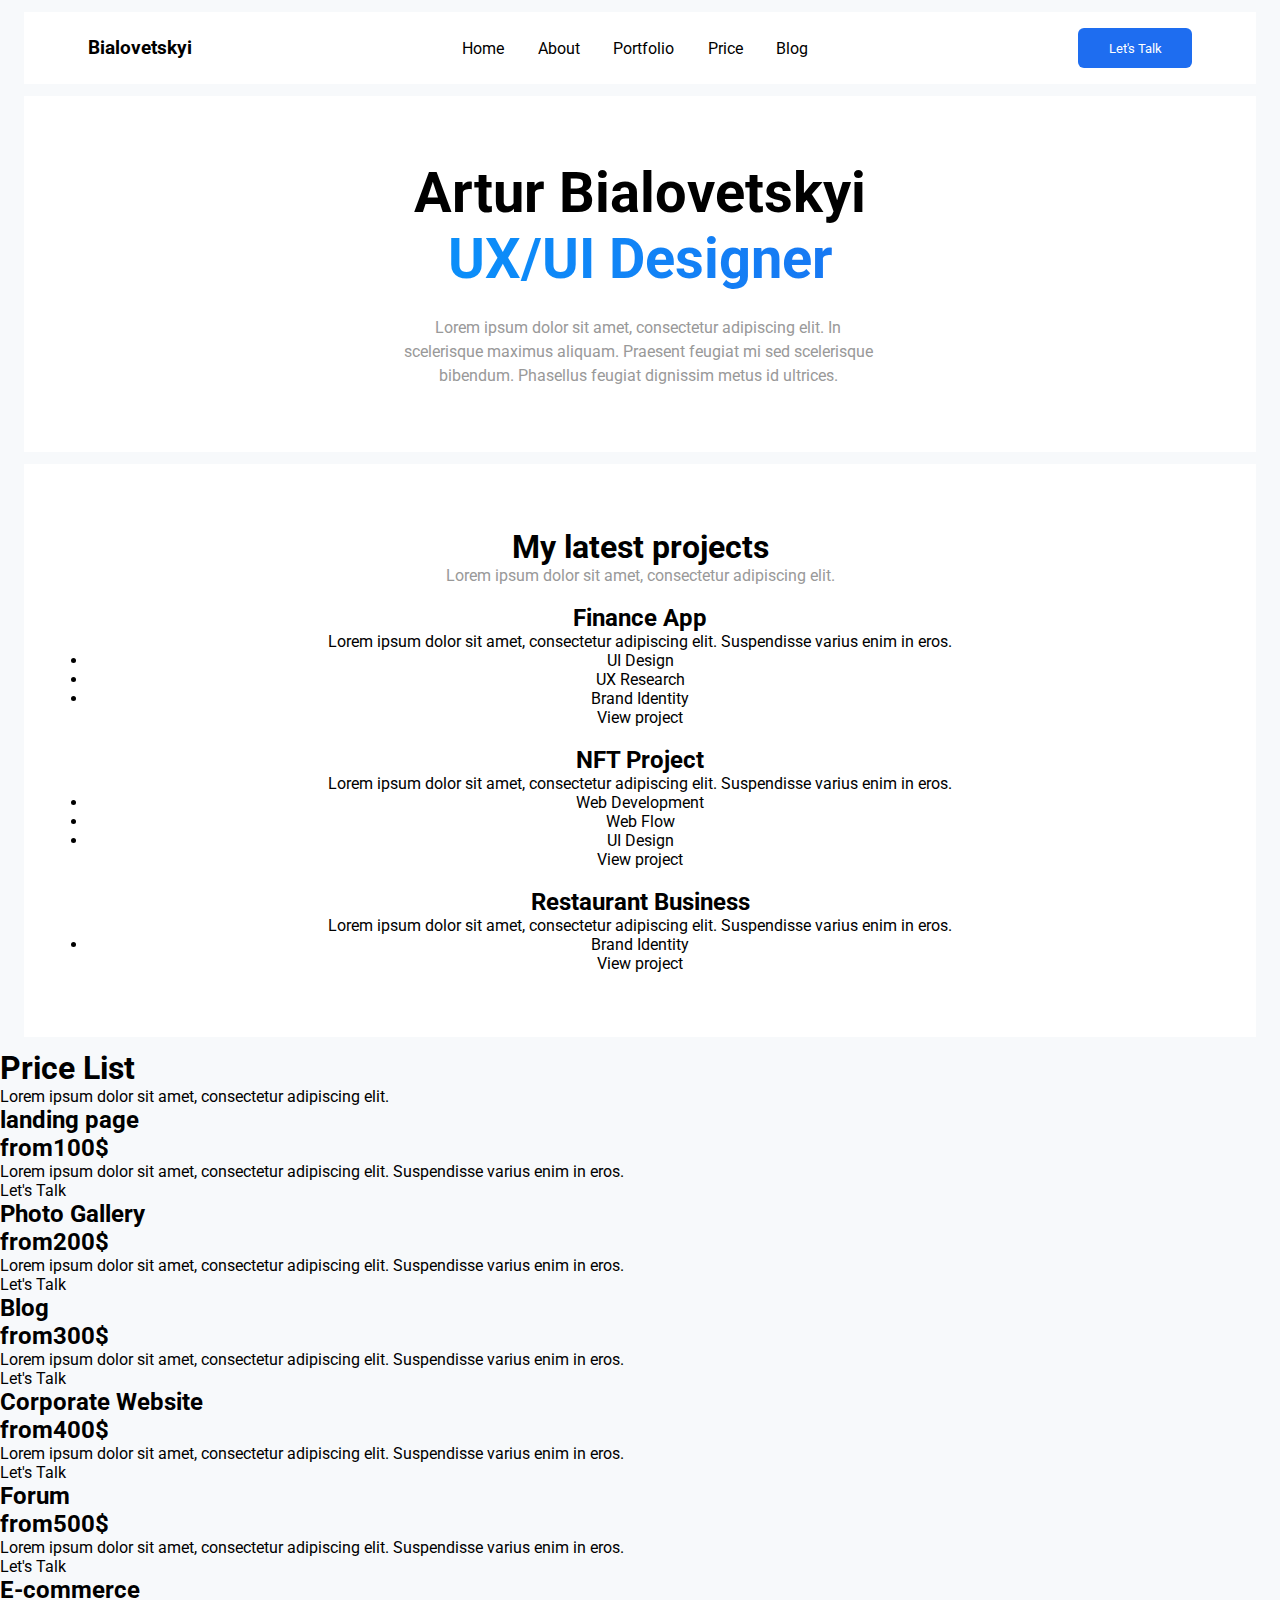
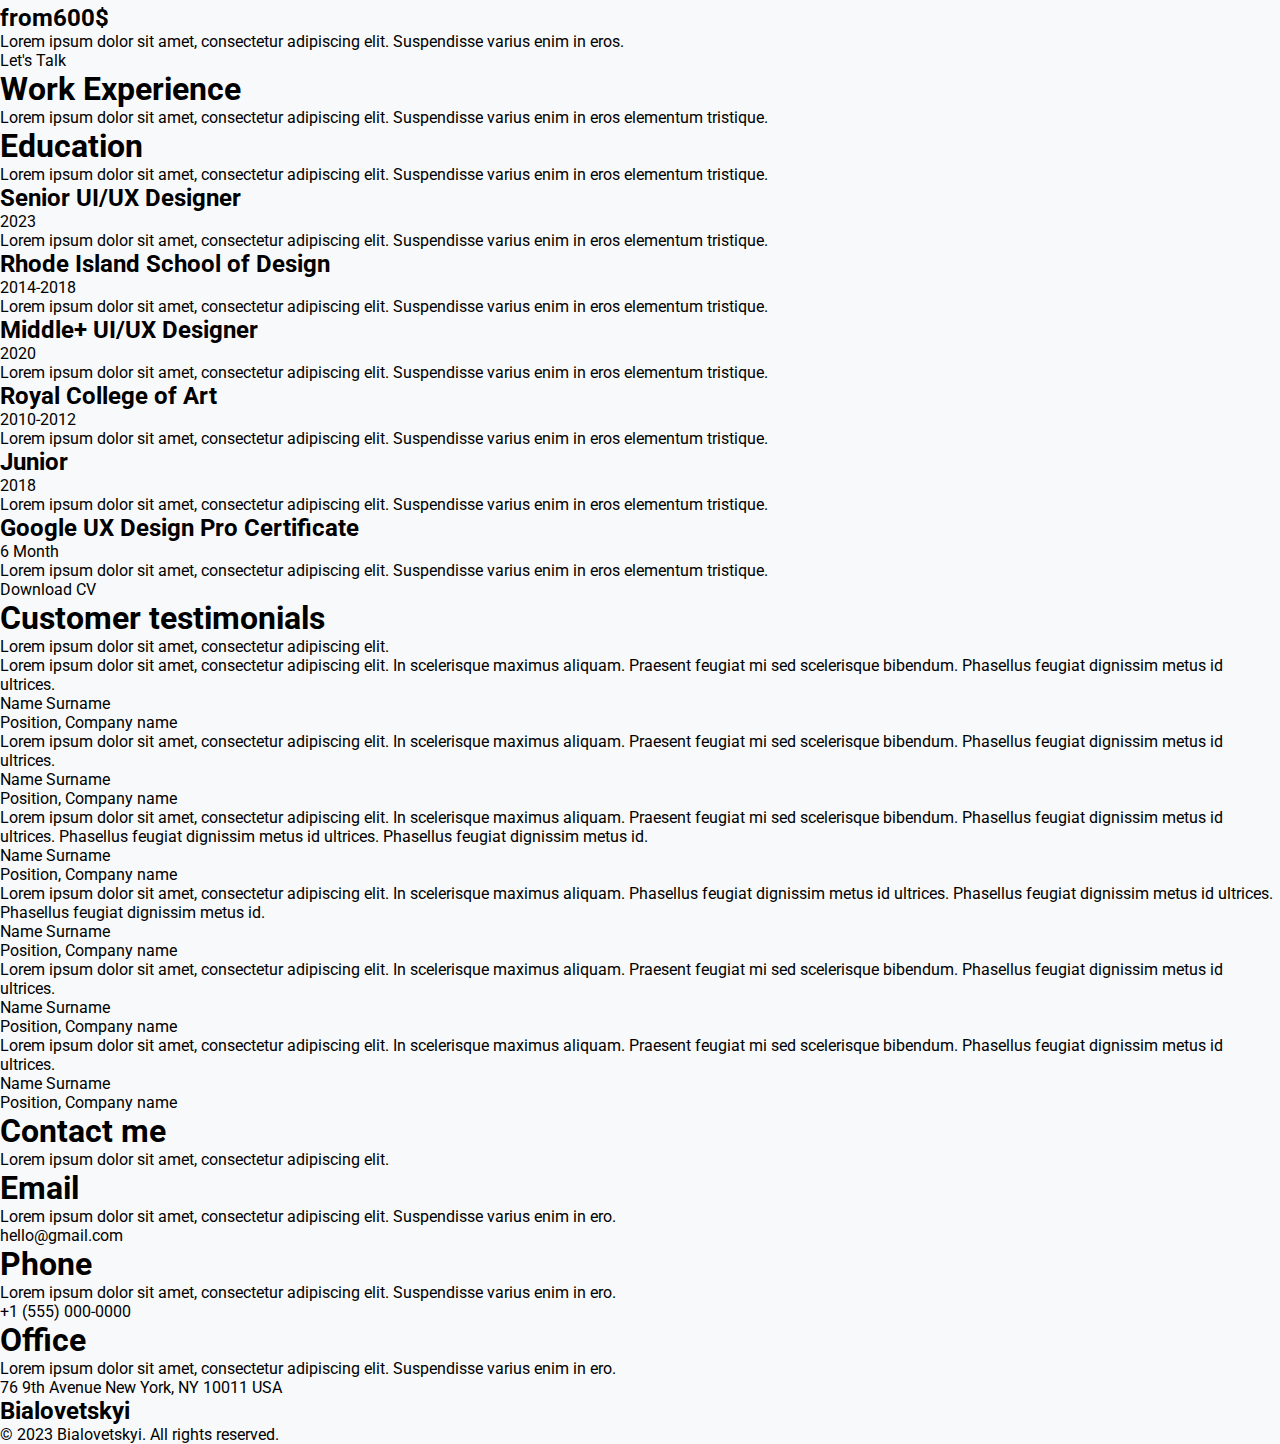
==== home.html @ ed1eaa56 "initial_commit" ====
<!DOCTYPE html>
<html lang="en">
<head>
    <meta charset="UTF-8">
    <meta name="viewport" content="width=device-width, initial-scale=1.0">
    <link rel="stylesheet" href="https://fonts.googleapis.com/css?family=Roboto">
    <link rel="stylesheet" href="./css/style.css">
    <title>Home</title>
</head>
<body>
    <header>
        <div class="container flex nav">
            <div><h3>Bialovetskyi</h3></div>
            <div>
                <ul class="flex nav-list">
                    <li><a href="">Home</a></li>
                    <li><a href="">About</a></li>
                    <li><a href="">Portfolio</a></li>
                    <li><a href="">Price</a></li>
                    <li><a href="">Blog</a></li>
                </ul>
            </div>
            <div class="nav-btn-container">
                <button class="blue-fill-button">Let's Talk</button>
            </div>
        </div>
    </header>
    <main>
        <div class="container con1">
            <div class="flex-col">
                <h1 id="head1">Artur Bialovetskyi <span>UX/UI Designer</span></h1>
<pre class="c999 lh150">
Lorem ipsum dolor sit amet, consectetur adipiscing elit. In 
scelerisque maximus aliquam. Praesent feugiat mi sed scelerisque 
bibendum. Phasellus feugiat dignissim metus id ultrices. </pre>
            </div>
        </div>
        <div class="container con1">
            <div class="flex-col">
                <h1>My latest projects</h1>
                <p class="c999">Lorem ipsum dolor sit amet, consectetur adipiscing elit.</p>
            </div>
            <div>
                <div>
                    <div>
                        <div><img src="" alt=""></div>
                        <div>
                            <div>
                                <h2>Finance App</h2>
                                <p>Lorem ipsum dolor sit amet, consectetur adipiscing elit. Suspendisse varius enim in eros.</p>
                            </div>
                            <ul>
                                <li>UI Design</li>
                                <li>UX Research</li>
                                <li>Brand Identity</li>
                            </ul>
                            <a>View project</a>
                        </div>
                    </div>
                    <div>
                        <div><img src="" alt=""></div>
                        <div>
                            <div>
                                <h2>NFT Project</h2>
                                <p>Lorem ipsum dolor sit amet, consectetur adipiscing elit. Suspendisse varius enim in eros.</p>
                            </div>
                            <ul>
                                <li>Web Development</li>
                                <li>Web Flow</li>
                                <li>UI Design</li>
                            </ul>
                            <a>View project</a>
                        </div>
                    </div>
                    <div>
                        <div><img src="" alt=""></div>
                        <div>
                            <div>
                                <h2>Restaurant Business</h2>
                                <p>Lorem ipsum dolor sit amet, consectetur adipiscing elit. Suspendisse varius enim in eros.</p>
                            </div>
                            <ul>
                                <li>Brand Identity</li>
                            </ul>
                            <a>View project</a>
                        </div>
                    </div>
                </div>
            </div>
        </div>
        <div>
            <div>
                <h1>Price List</h1>
                <p>Lorem ipsum dolor sit amet, consectetur adipiscing elit.</p>
            </div>
            <div>
                <div>
                    <div>
                        <div>
                            <h2>landing page</h2>
                            <h2><span>from</span>100$</h2>
                        </div>
                        <div>
                            <p>Lorem ipsum dolor sit amet, consectetur adipiscing elit. Suspendisse varius enim in eros.</p>
                        </div>
                    </div>
                    <a>Let's Talk</a>
                </div>
                <div>
                    <div>
                        <div>
                            <h2>Photo Gallery</h2>
                            <h2><span>from</span>200$</h2>
                        </div>
                        <div>
                            <p>Lorem ipsum dolor sit amet, consectetur adipiscing elit. Suspendisse varius enim in eros.</p>
                        </div>
                    </div>
                    <a>Let's Talk</a>
                </div>
                <div>
                    <div>
                        <div>
                            <h2>Blog</h2>
                            <h2><span>from</span>300$</h2>
                        </div>
                        <div>
                            <p>Lorem ipsum dolor sit amet, consectetur adipiscing elit. Suspendisse varius enim in eros.</p>
                        </div>
                    </div>
                    <a>Let's Talk</a>
                </div>
                <div>
                    <div>
                        <div>
                            <h2>Corporate Website</h2>
                            <h2><span>from</span>400$</h2>
                        </div>
                        <div>
                            <p>Lorem ipsum dolor sit amet, consectetur adipiscing elit. Suspendisse varius enim in eros.</p>
                        </div>
                    </div>
                    <a>Let's Talk</a>
                </div>
                <div>
                    <div>
                        <div>
                            <h2>Forum</h2>
                            <h2><span>from</span>500$</h2>
                        </div>
                        <div>
                            <p>Lorem ipsum dolor sit amet, consectetur adipiscing elit. Suspendisse varius enim in eros.</p>
                        </div>
                    </div>
                    <a>Let's Talk</a>
                </div>
                <div>
                    <div>
                        <div>
                            <h2>E-commerce</h2>
                            <h2><span>from</span>600$</h2>
                        </div>
                        <div>
                            <p>Lorem ipsum dolor sit amet, consectetur adipiscing elit. Suspendisse varius enim in eros.</p>
                        </div>
                    </div>
                    <a>Let's Talk</a>
                </div>
            </div>
        </div>
        <div>
            <div>
                <div>
                    <h1>Work Experience</h1>
                    <p>Lorem ipsum dolor sit amet, consectetur adipiscing elit. Suspendisse varius enim in eros elementum tristique. </p>
                </div>
                <div>
                    <h1>Education</h1>
                    <p>Lorem ipsum dolor sit amet, consectetur adipiscing elit. Suspendisse varius enim in eros elementum tristique. </p>
                </div>
                <div>
                    <div>
                        <h2>Senior UI/UX Designer</h2>
                        <p>2023</p>
                    </div>
                    <p>Lorem ipsum dolor sit amet, consectetur adipiscing elit. Suspendisse varius enim in eros elementum tristique. </p>
                </div>
                <div>
                    <div>
                        <h2>Rhode Island School of Design</h2>
                        <p>2014-2018</p>
                    </div>
                    <p>Lorem ipsum dolor sit amet, consectetur adipiscing elit. Suspendisse varius enim in eros elementum tristique. </p>
                </div>
                <div>
                    <div>
                        <h2>Middle+ UI/UX Designer</h2>
                        <p>2020</p>
                    </div>
                    <p>Lorem ipsum dolor sit amet, consectetur adipiscing elit. Suspendisse varius enim in eros elementum tristique. </p>
                </div>
                <div>
                    <div>
                        <h2>Royal College of Art</h2>
                        <p>2010-2012</p>
                    </div>
                    <p>Lorem ipsum dolor sit amet, consectetur adipiscing elit. Suspendisse varius enim in eros elementum tristique. </p>
                </div>
                <div>
                    <div>
                        <h2>Junior</h2>
                        <p>2018</p>
                    </div>
                    <p>Lorem ipsum dolor sit amet, consectetur adipiscing elit. Suspendisse varius enim in eros elementum tristique. </p>
                </div>
                <div>
                    <div>
                        <h2>Google UX Design Pro Certificate</h2>
                        <p>6 Month</p>
                    </div>
                    <p>Lorem ipsum dolor sit amet, consectetur adipiscing elit. Suspendisse varius enim in eros elementum tristique. </p>
                </div>
            </div>
            <a>Download CV</a>
        </div>
        <div>
            <div>
                <h1>Customer testimonials</h1>
                <p>Lorem ipsum dolor sit amet, consectetur adipiscing elit.</p>
            </div>
            <div>
                <div><!-- column -->
                    <div>
                        <div><!-- star --></div>
                        <div><p>Lorem ipsum dolor sit amet, consectetur adipiscing elit. In scelerisque maximus aliquam. Praesent feugiat mi sed scelerisque bibendum. Phasellus feugiat dignissim metus id ultrices. </p></div>
                        <div>
                            <div><!-- icon --></div>
                            <div>
                                <p>Name Surname</p>
                                <p>Position, Company name</p>
                            </div>
                        </div>
                    </div>
                    <div>
                        <div><!-- star --></div>
                        <div><p>Lorem ipsum dolor sit amet, consectetur adipiscing elit. In scelerisque maximus aliquam. Praesent feugiat mi sed scelerisque bibendum. Phasellus feugiat dignissim metus id ultrices. </p></div>
                        <div>
                            <div><!-- icon --></div>
                            <div>
                                <p>Name Surname</p>
                                <p>Position, Company name</p>
                            </div>
                        </div>
                    </div>
                </div>
                <div><!-- column -->
                    <div>
                        <div><!-- star --></div>
                        <div><p>Lorem ipsum dolor sit amet, consectetur adipiscing elit. In scelerisque maximus aliquam. Praesent feugiat mi sed scelerisque bibendum. Phasellus feugiat dignissim metus id ultrices. Phasellus feugiat dignissim metus id ultrices.  Phasellus feugiat dignissim metus id. </p></div>
                        <div>
                            <div><!-- icon --></div>
                            <div>
                                <p>Name Surname</p>
                                <p>Position, Company name</p>
                            </div>
                        </div>
                    </div>
                    <div>
                        <div><!-- star --></div>
                        <div><p>Lorem ipsum dolor sit amet, consectetur adipiscing elit. In scelerisque maximus aliquam. Phasellus feugiat dignissim metus id ultrices. Phasellus feugiat dignissim metus id ultrices.  Phasellus feugiat dignissim metus id. </p></div>
                        <div>
                            <div><!-- icon --></div>
                            <div>
                                <p>Name Surname</p>
                                <p>Position, Company name</p>
                            </div>
                        </div>
                    </div>
                </div>
                <div><!-- column -->
                    <div>
                        <div><!-- star --></div>
                        <div><p>Lorem ipsum dolor sit amet, consectetur adipiscing elit. In scelerisque maximus aliquam. Praesent feugiat mi sed scelerisque bibendum. Phasellus feugiat dignissim metus id ultrices. </p></div>
                        <div>
                            <div><!-- icon --></div>
                            <div>
                                <p>Name Surname</p>
                                <p>Position, Company name</p>
                            </div>
                        </div>
                    </div>
                    <div>
                        <div><!-- star --></div>
                        <div><p>Lorem ipsum dolor sit amet, consectetur adipiscing elit. In scelerisque maximus aliquam. Praesent feugiat mi sed scelerisque bibendum. Phasellus feugiat dignissim metus id ultrices. </p></div>
                        <div>
                            <div><!-- icon --></div>
                            <div>
                                <p>Name Surname</p>
                                <p>Position, Company name</p>
                            </div>
                        </div>
                    </div>
                </div>
            </div>
        </div>
        <div>
            <div>
                <h1>Contact me</h1>
                <p>Lorem ipsum dolor sit amet, consectetur adipiscing elit. </p>
            </div>
            <div>
                <div>
                    <!-- icon -->
                     <div>
                        <div>
                            <h1>Email</h1>
                            <p>Lorem ipsum dolor sit amet, consectetur adipiscing elit. Suspendisse varius enim in ero.</p>
                        </div>
                        <a>hello@gmail.com</a>
                     </div>
                </div>
                <div>
                    <!-- icon -->
                     <div>
                        <div>
                            <h1>Phone</h1>
                            <p>Lorem ipsum dolor sit amet, consectetur adipiscing elit. Suspendisse varius enim in ero.</p>
                        </div>
                        <a>+1 (555) 000-0000</a>
                     </div>
                </div>
                <div>
                    <!-- icon -->
                     <div>
                        <div>
                            <h1>Office</h1>
                            <p>Lorem ipsum dolor sit amet, consectetur adipiscing elit. Suspendisse varius enim in ero.</p>
                        </div>
                        <a>76 9th Avenue New York, NY 10011 USA</a>
                     </div>
                </div>
            </div>
        </div>
    </main>
    <footer>
        <div>
            <div>
                <h2>Bialovetskyi</h2>
                <p>© 2023 Bialovetskyi. All rights reserved.</p>
            </div>
        </div>
    </footer>
</body>
</html>
---- css/style.css ----
* {
    margin: 0;
    padding: 0;
    font-family: Roboto;
}

body {
    background-color: #F7F9FB;
}

.container {
    width: 1232px;
    background-color: white;
    margin: 12px auto;
}

.flex {
    display: flex;
}

.flex-col {
    display: flex;
    flex-direction: column;
}

.nav {
    justify-content: space-between;
    padding: 16px 64px;
    box-sizing: border-box;
    align-items: center;
}

.nav-list {
    list-style: none;
    width: 346px;
    justify-content: space-between;
}

.nav-list a {
    text-decoration: none;
    color: black;
}

.nav-btn-container {
    width: 114px;
}

.blue-fill-button {
    height: 40px;
    width: 100%;
    background-color: #1E6DF0;
    padding: 8px 24px;
    color: white;
    border: none;
    border-radius: 6px;
}

.con1 {
    padding: 64px;
    box-sizing: border-box;
    text-align: center;
}

.c999 {
    color: #999;
}

#head1 {
    font-weight: bold;
    font-size: 56px;
    padding-bottom: 24px;
}

#head1 span {
    display: block;
    background: linear-gradient(-90deg,#2264ED 0%,#00A3FF 100%); 
    -webkit-text-fill-color: transparent; 
    -webkit-background-clip: text;
}

.lh150 {
    line-height: 150%;
}
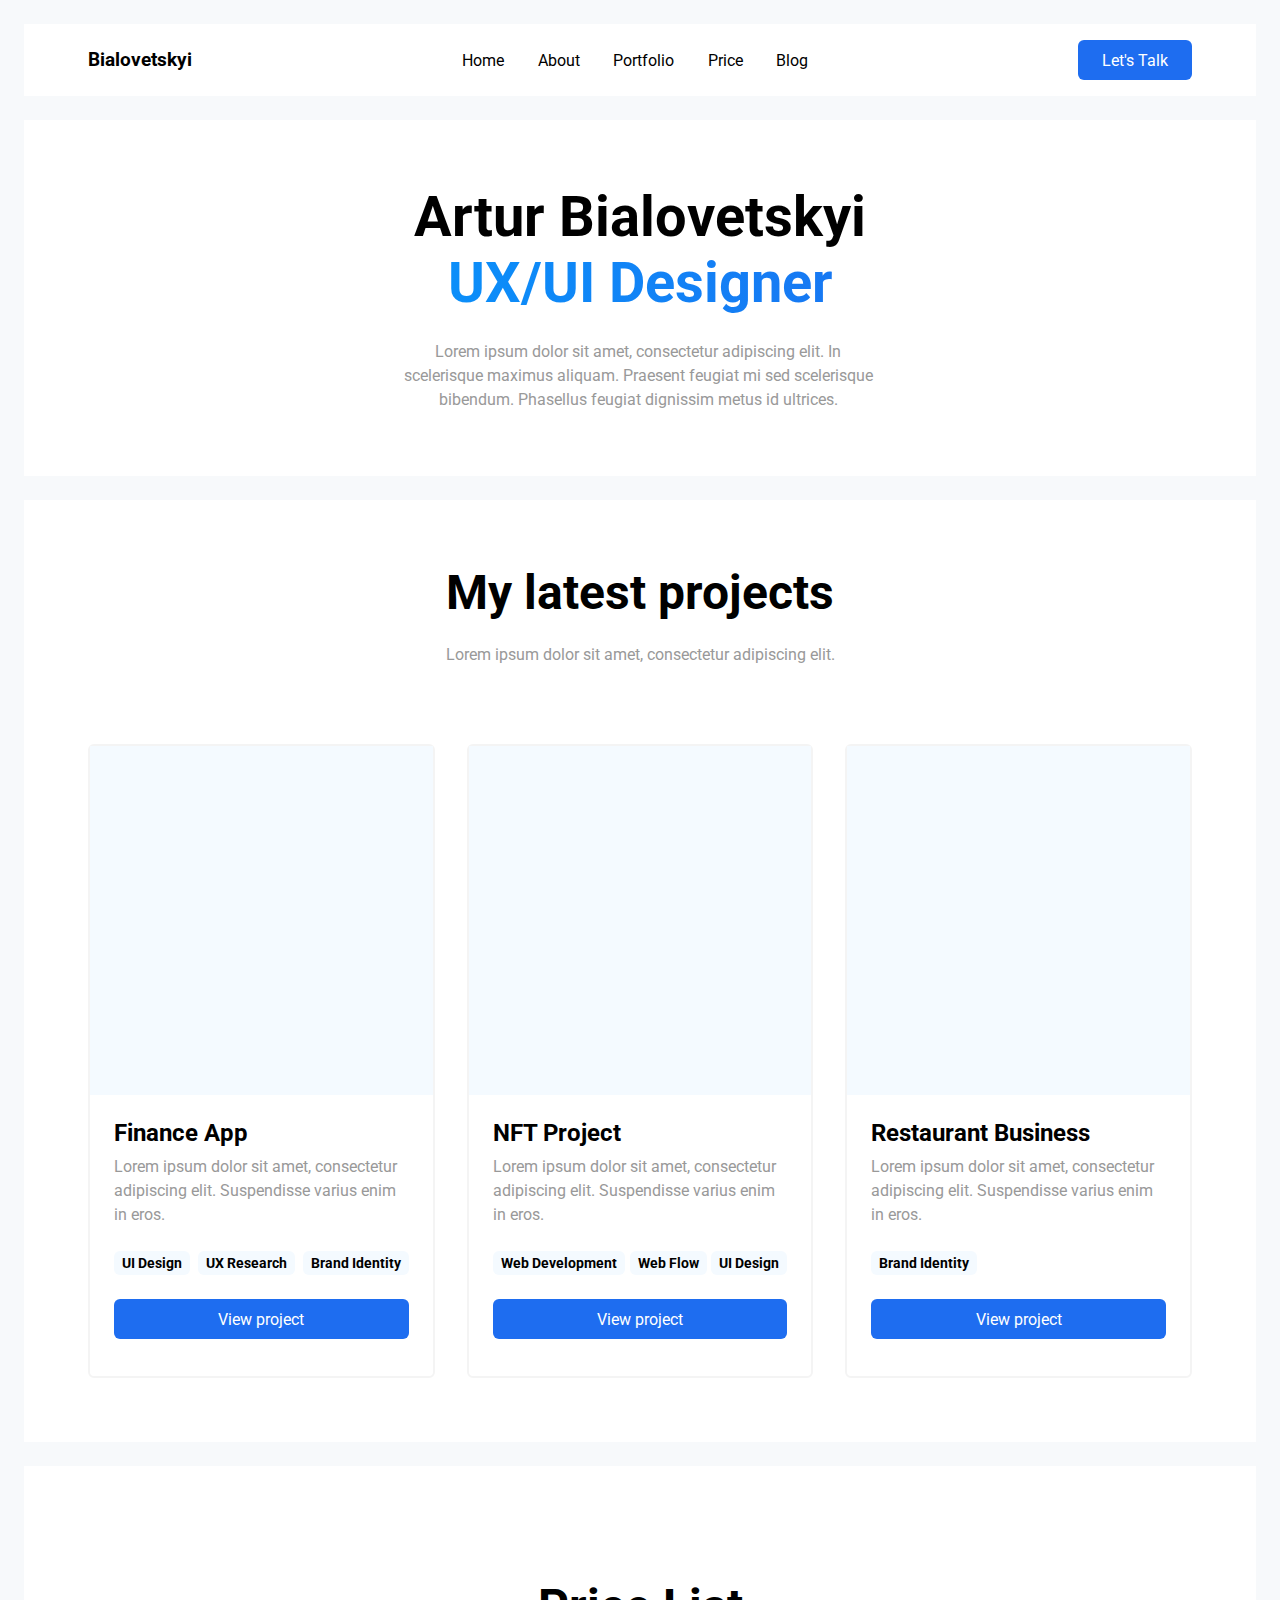
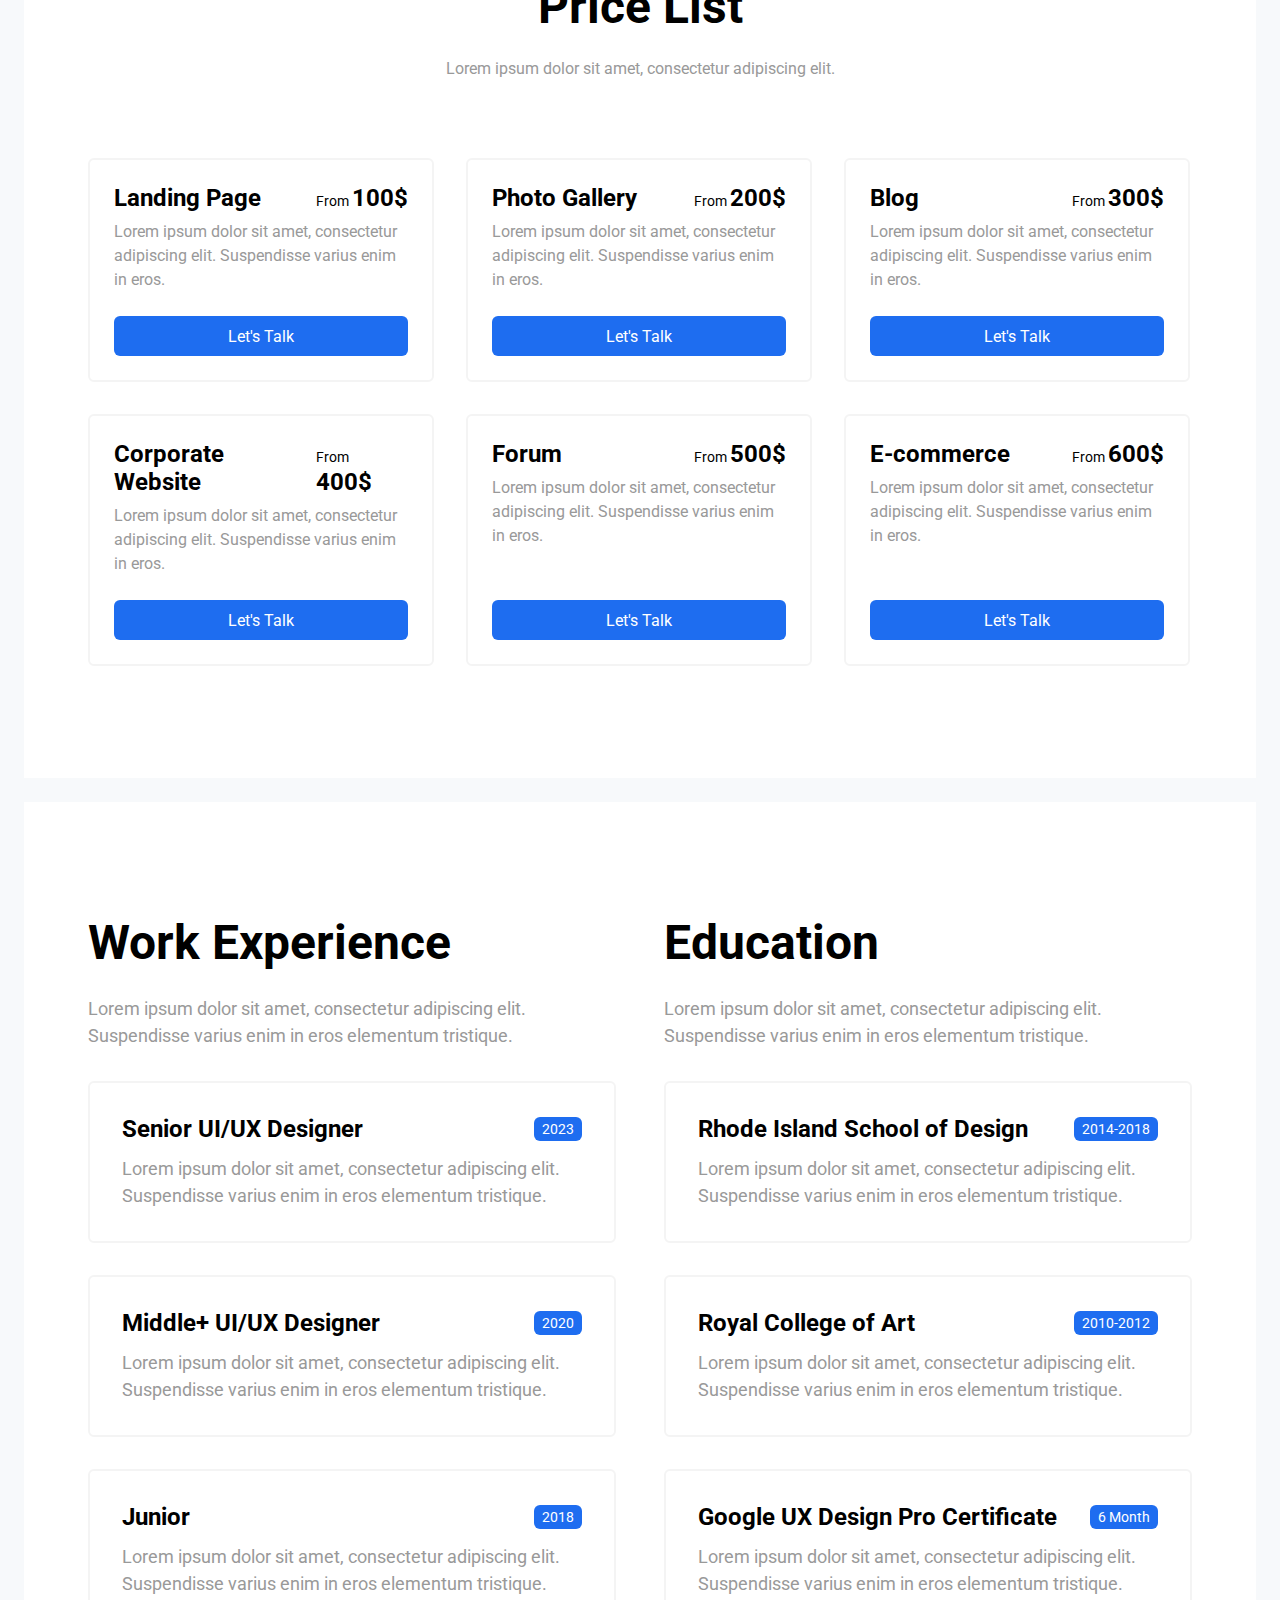
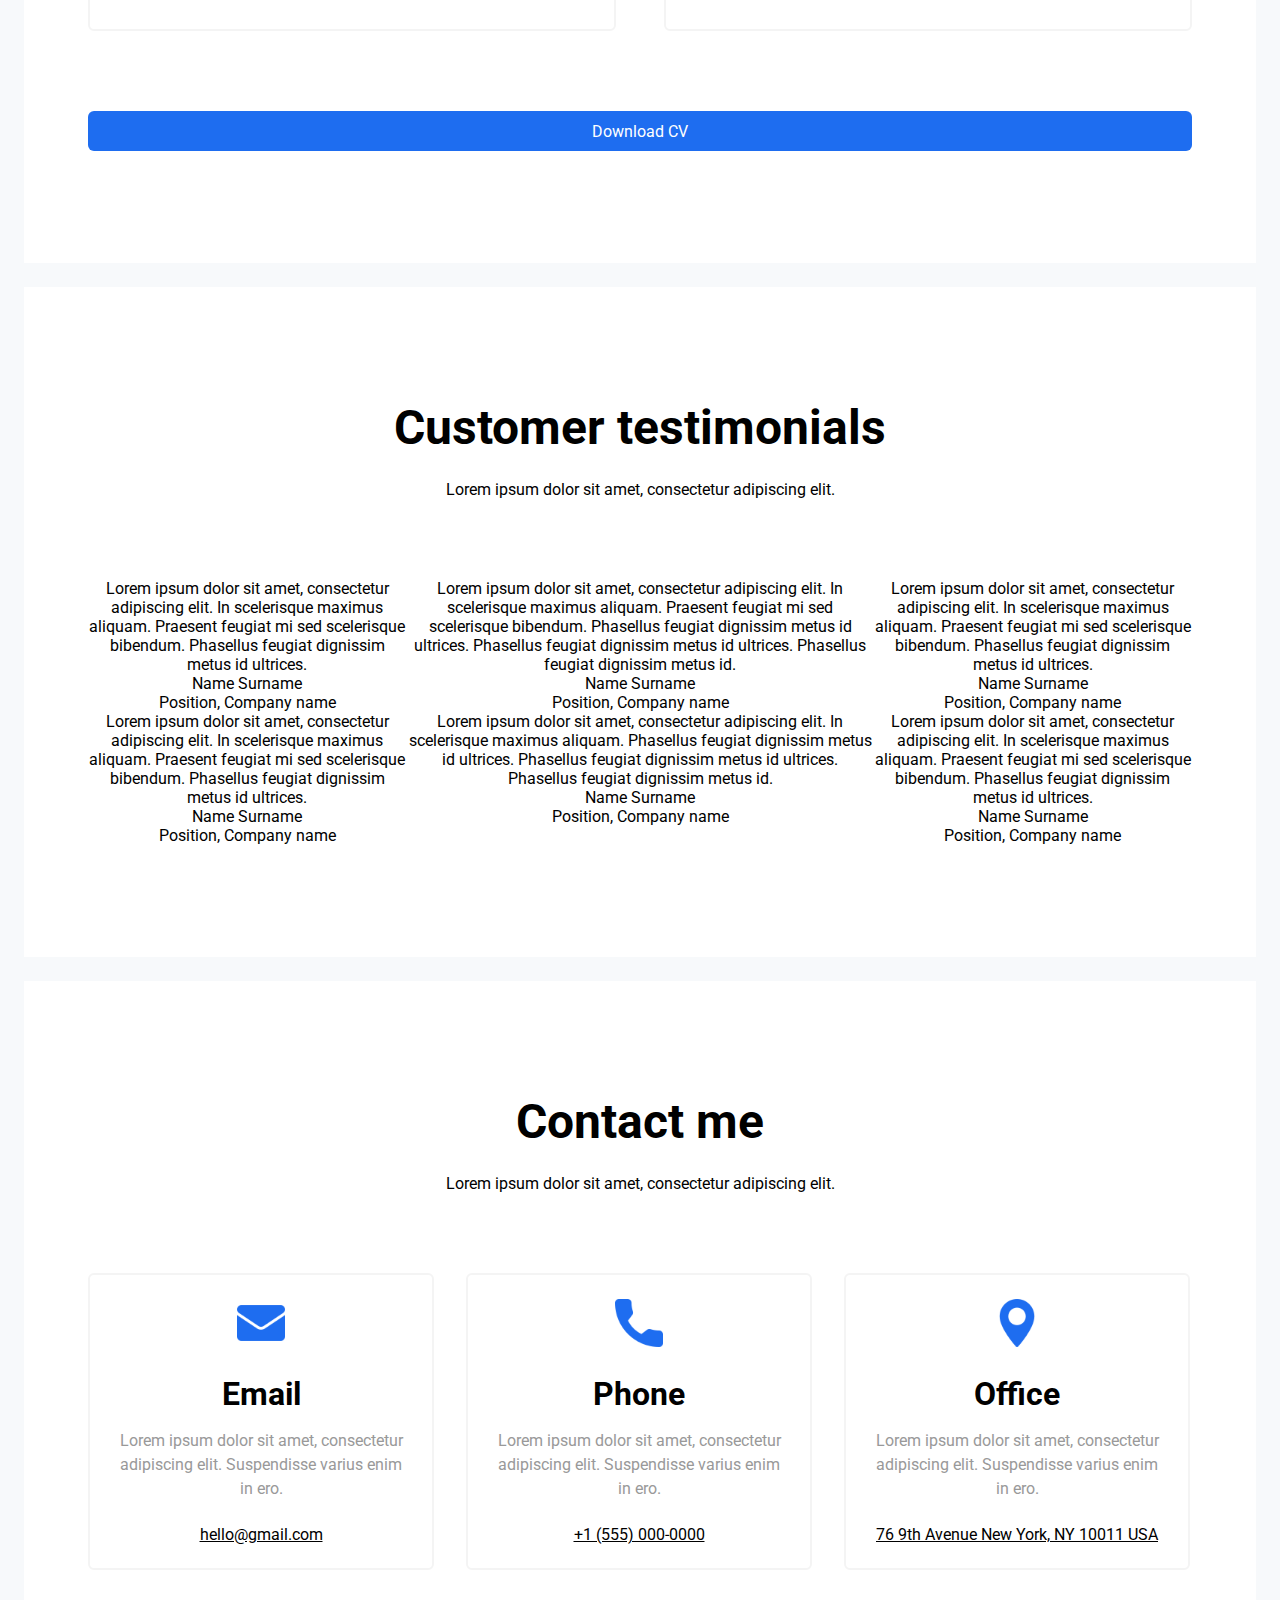
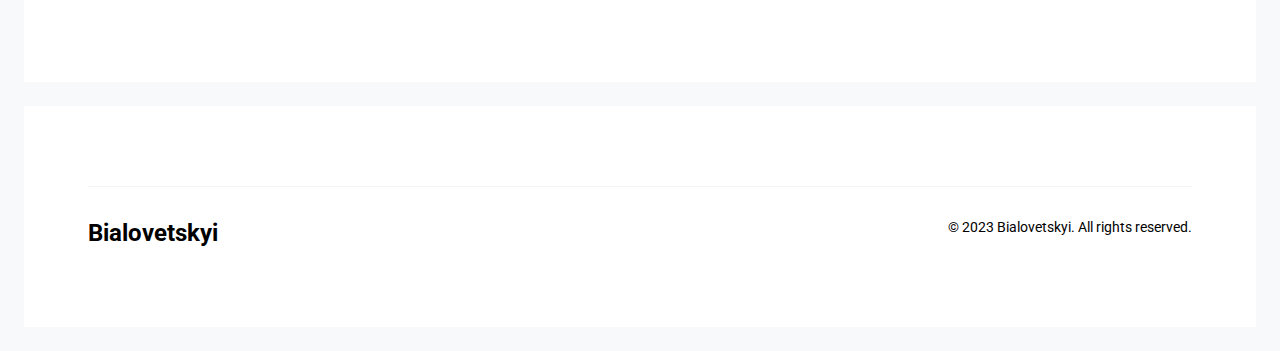
==== commit 414e30e2: "day1_commit" ====
--- a/home.html
+++ b/home.html
@@ -35,201 +35,189 @@
 bibendum. Phasellus feugiat dignissim metus id ultrices. </pre>
             </div>
         </div>
-        <div class="container con1">
-            <div class="flex-col">
+        <div class="flex-col container con1">
+            <div class="flex-col con2">
                 <h1>My latest projects</h1>
                 <p class="c999">Lorem ipsum dolor sit amet, consectetur adipiscing elit.</p>
             </div>
             <div>
-                <div>
-                    <div>
-                        <div><img src="" alt=""></div>
-                        <div>
-                            <div>
+                <div class="flex content">
+                    <div class="flex-col content-card">
+                        <div class="content-img"></div>
+                        <div class="flex-col content-info">
+                            <div class="flex-col gap8">
                                 <h2>Finance App</h2>
-                                <p>Lorem ipsum dolor sit amet, consectetur adipiscing elit. Suspendisse varius enim in eros.</p>
-                            </div>
-                            <ul>
+                                <p class="c999 lh150">Lorem ipsum dolor sit amet, consectetur adipiscing elit. Suspendisse varius enim in eros.</p>
+                            </div>
+                            <ul class="flex content-card-list">
                                 <li>UI Design</li>
                                 <li>UX Research</li>
                                 <li>Brand Identity</li>
                             </ul>
-                            <a>View project</a>
-                        </div>
-                    </div>
-                    <div>
-                        <div><img src="" alt=""></div>
-                        <div>
-                            <div>
+                            <button class="blue-fill-button">View project</button>
+                        </div>
+                    </div>
+                    <div class="flex-col content-card">
+                        <div class="content-img"><img src="" alt=""></div>
+                        <div class="flex-col content-info">
+                            <div class="flex-col gap8">
                                 <h2>NFT Project</h2>
-                                <p>Lorem ipsum dolor sit amet, consectetur adipiscing elit. Suspendisse varius enim in eros.</p>
-                            </div>
-                            <ul>
+                                <p class="c999 lh150">Lorem ipsum dolor sit amet, consectetur adipiscing elit. Suspendisse varius enim in eros.</p>
+                            </div>
+                            <ul class="flex content-card-list">
                                 <li>Web Development</li>
                                 <li>Web Flow</li>
                                 <li>UI Design</li>
                             </ul>
-                            <a>View project</a>
-                        </div>
-                    </div>
-                    <div>
-                        <div><img src="" alt=""></div>
-                        <div>
-                            <div>
+                            <button class="blue-fill-button">View project</button>
+                        </div>
+                    </div>
+                    <div class="flex-col content-card">
+                        <div class="content-img"><img src="" alt=""></div>
+                        <div class="flex-col content-info">
+                            <div class="flex-col gap8">
                                 <h2>Restaurant Business</h2>
-                                <p>Lorem ipsum dolor sit amet, consectetur adipiscing elit. Suspendisse varius enim in eros.</p>
-                            </div>
-                            <ul>
+                                <p class="c999 lh150">Lorem ipsum dolor sit amet, consectetur adipiscing elit. Suspendisse varius enim in eros.</p>
+                            </div>
+                            <ul class="flex content-card-list">
                                 <li>Brand Identity</li>
                             </ul>
-                            <a>View project</a>
-                        </div>
-                    </div>
-                </div>
-            </div>
-        </div>
-        <div>
-            <div>
+                            <button class="blue-fill-button">View project</button>
+                        </div>
+                    </div>
+                </div>
+            </div>
+        </div>
+        <div class="flex-col container con3">
+            <div class="flex-col con2">
                 <h1>Price List</h1>
-                <p>Lorem ipsum dolor sit amet, consectetur adipiscing elit.</p>
-            </div>
-            <div>
-                <div>
-                    <div>
-                        <div>
-                            <h2>landing page</h2>
-                            <h2><span>from</span>100$</h2>
-                        </div>
-                        <div>
-                            <p>Lorem ipsum dolor sit amet, consectetur adipiscing elit. Suspendisse varius enim in eros.</p>
-                        </div>
-                    </div>
-                    <a>Let's Talk</a>
-                </div>
-                <div>
-                    <div>
-                        <div>
+                <p class="c999">Lorem ipsum dolor sit amet, consectetur adipiscing elit.</p>
+            </div>
+            <div class="price-list-card-grid">
+                <div class="flex-col price-list-card jcsb">
+                    <div class="flex-col gap8">
+                        <div class="flex jcsb">
+                            <h2>Landing Page</h2>
+                            <h2><span>From </span>100$</h2>
+                        </div>
+                        <p class="c999 lh150">Lorem ipsum dolor sit amet, consectetur adipiscing elit. Suspendisse varius enim in eros.</p>
+                    </div>
+                    <button class="blue-fill-button">Let's Talk</button>
+                </div>
+                <div class="flex-col price-list-card jcsb">
+                    <div class="flex-col gap8">
+                        <div class="flex jcsb">
                             <h2>Photo Gallery</h2>
-                            <h2><span>from</span>200$</h2>
-                        </div>
-                        <div>
-                            <p>Lorem ipsum dolor sit amet, consectetur adipiscing elit. Suspendisse varius enim in eros.</p>
-                        </div>
-                    </div>
-                    <a>Let's Talk</a>
-                </div>
-                <div>
-                    <div>
-                        <div>
+                            <h2><span>From </span>200$</h2>
+                        </div>
+                        <p class="c999 lh150">Lorem ipsum dolor sit amet, consectetur adipiscing elit. Suspendisse varius enim in eros.</p>
+                    </div>
+                    <button class="blue-fill-button">Let's Talk</button>
+                </div>
+                <div class="flex-col price-list-card jcsb">
+                    <div class="flex-col gap8">
+                        <div class="flex jcsb">
                             <h2>Blog</h2>
-                            <h2><span>from</span>300$</h2>
-                        </div>
-                        <div>
-                            <p>Lorem ipsum dolor sit amet, consectetur adipiscing elit. Suspendisse varius enim in eros.</p>
-                        </div>
-                    </div>
-                    <a>Let's Talk</a>
-                </div>
-                <div>
-                    <div>
-                        <div>
+                            <h2><span>From </span>300$</h2>
+                        </div>
+                        <p class="c999 lh150">Lorem ipsum dolor sit amet, consectetur adipiscing elit. Suspendisse varius enim in eros.</p>
+                    </div>
+                    <button class="blue-fill-button">Let's Talk</button>
+                </div>
+                <div class="flex-col price-list-card jcsb">
+                    <div class="flex-col gap8">
+                        <div class="flex jcsb">
                             <h2>Corporate Website</h2>
-                            <h2><span>from</span>400$</h2>
-                        </div>
-                        <div>
-                            <p>Lorem ipsum dolor sit amet, consectetur adipiscing elit. Suspendisse varius enim in eros.</p>
-                        </div>
-                    </div>
-                    <a>Let's Talk</a>
-                </div>
-                <div>
-                    <div>
-                        <div>
+                            <h2><span>From </span>400$</h2>
+                        </div>
+                    <p  class="c999 lh150">Lorem ipsum dolor sit amet, consectetur adipiscing elit. Suspendisse varius enim in eros.</p>
+                    </div>
+                    <button class="blue-fill-button">Let's Talk</button>
+                </div>
+                <div class="flex-col price-list-card jcsb">
+                    <div class="flex-col gap8">
+                        <div class="flex jcsb">
                             <h2>Forum</h2>
-                            <h2><span>from</span>500$</h2>
-                        </div>
-                        <div>
-                            <p>Lorem ipsum dolor sit amet, consectetur adipiscing elit. Suspendisse varius enim in eros.</p>
-                        </div>
-                    </div>
-                    <a>Let's Talk</a>
-                </div>
-                <div>
-                    <div>
-                        <div>
+                            <h2><span>From </span>500$</h2>
+                        </div>
+                    <p  class="c999 lh150">Lorem ipsum dolor sit amet, consectetur adipiscing elit. Suspendisse varius enim in eros.</p>
+                    </div>
+                    <button class="blue-fill-button">Let's Talk</button>
+                </div>
+                <div class="flex-col price-list-card jcsb">
+                    <div class="flex-col gap8">
+                        <div class="flex jcsb">
                             <h2>E-commerce</h2>
-                            <h2><span>from</span>600$</h2>
-                        </div>
-                        <div>
-                            <p>Lorem ipsum dolor sit amet, consectetur adipiscing elit. Suspendisse varius enim in eros.</p>
-                        </div>
-                    </div>
-                    <a>Let's Talk</a>
-                </div>
-            </div>
-        </div>
-        <div>
-            <div>
-                <div>
+                            <h2><span>From </span>600$</h2>
+                        </div>
+                    <p  class="c999 lh150">Lorem ipsum dolor sit amet, consectetur adipiscing elit. Suspendisse varius enim in eros.</p>
+                    </div>
+                    <button class="blue-fill-button">Let's Talk</button>
+                </div>
+            </div>
+        </div>
+        <div class="container con3">
+            <div class="career-list-grid">
+                <div class="flex-col career-list-grid-head">
                     <h1>Work Experience</h1>
-                    <p>Lorem ipsum dolor sit amet, consectetur adipiscing elit. Suspendisse varius enim in eros elementum tristique. </p>
-                </div>
-                <div>
+                    <p class="c999 lh150">Lorem ipsum dolor sit amet, consectetur adipiscing elit. Suspendisse varius enim in eros elementum tristique. </p>
+                </div>
+                <div  class=" flex-col career-list-grid-head">
                     <h1>Education</h1>
-                    <p>Lorem ipsum dolor sit amet, consectetur adipiscing elit. Suspendisse varius enim in eros elementum tristique. </p>
-                </div>
-                <div>
-                    <div>
+                    <p class="c999 lh150">Lorem ipsum dolor sit amet, consectetur adipiscing elit. Suspendisse varius enim in eros elementum tristique. </p>
+                </div>
+                <div class="career-list-card">
+                    <div class="flex career-list-card-head">
                         <h2>Senior UI/UX Designer</h2>
-                        <p>2023</p>
-                    </div>
-                    <p>Lorem ipsum dolor sit amet, consectetur adipiscing elit. Suspendisse varius enim in eros elementum tristique. </p>
-                </div>
-                <div>
-                    <div>
+                        <span class="blue-fill-button">2023</span>
+                    </div>
+                    <p class="c999 lh150">Lorem ipsum dolor sit amet, consectetur adipiscing elit. Suspendisse varius enim in eros elementum tristique. </p>
+                </div>
+                <div class="career-list-card">
+                    <div class="flex career-list-card-head">
                         <h2>Rhode Island School of Design</h2>
-                        <p>2014-2018</p>
-                    </div>
-                    <p>Lorem ipsum dolor sit amet, consectetur adipiscing elit. Suspendisse varius enim in eros elementum tristique. </p>
-                </div>
-                <div>
-                    <div>
+                        <span class="blue-fill-button">2014-2018</span>
+                    </div>
+                    <p class="c999 lh150">Lorem ipsum dolor sit amet, consectetur adipiscing elit. Suspendisse varius enim in eros elementum tristique. </p>
+                </div>
+                <div class="career-list-card">
+                    <div class="flex career-list-card-head">
                         <h2>Middle+ UI/UX Designer</h2>
-                        <p>2020</p>
-                    </div>
-                    <p>Lorem ipsum dolor sit amet, consectetur adipiscing elit. Suspendisse varius enim in eros elementum tristique. </p>
-                </div>
-                <div>
-                    <div>
+                        <span class="blue-fill-button">2020</span>
+                    </div>
+                    <p class="c999 lh150">Lorem ipsum dolor sit amet, consectetur adipiscing elit. Suspendisse varius enim in eros elementum tristique. </p>
+                </div>
+                <div class="career-list-card">
+                    <div class="flex career-list-card-head">
                         <h2>Royal College of Art</h2>
-                        <p>2010-2012</p>
-                    </div>
-                    <p>Lorem ipsum dolor sit amet, consectetur adipiscing elit. Suspendisse varius enim in eros elementum tristique. </p>
-                </div>
-                <div>
-                    <div>
+                        <span class="blue-fill-button">2010-2012</span>
+                    </div>
+                    <p class="c999 lh150">Lorem ipsum dolor sit amet, consectetur adipiscing elit. Suspendisse varius enim in eros elementum tristique. </p>
+                </div>
+                <div class="career-list-card">
+                    <div class="flex career-list-card-head">
                         <h2>Junior</h2>
-                        <p>2018</p>
-                    </div>
-                    <p>Lorem ipsum dolor sit amet, consectetur adipiscing elit. Suspendisse varius enim in eros elementum tristique. </p>
-                </div>
-                <div>
-                    <div>
+                        <span class="blue-fill-button">2018</span>
+                    </div>
+                    <p class="c999 lh150">Lorem ipsum dolor sit amet, consectetur adipiscing elit. Suspendisse varius enim in eros elementum tristique. </p>
+                </div>
+                <div class="career-list-card">
+                    <div class="flex career-list-card-head">
                         <h2>Google UX Design Pro Certificate</h2>
-                        <p>6 Month</p>
-                    </div>
-                    <p>Lorem ipsum dolor sit amet, consectetur adipiscing elit. Suspendisse varius enim in eros elementum tristique. </p>
-                </div>
-            </div>
-            <a>Download CV</a>
-        </div>
-        <div>
-            <div>
+                        <span class="blue-fill-button">6 Month</span>
+                    </div>
+                    <p class="c999 lh150">Lorem ipsum dolor sit amet, consectetur adipiscing elit. Suspendisse varius enim in eros elementum tristique. </p>
+                </div>
+            </div>
+            <button class="blue-fill-button">Download CV</button>
+        </div>
+        <div class="container con3">
+            <div class="flex-col con2">
                 <h1>Customer testimonials</h1>
                 <p>Lorem ipsum dolor sit amet, consectetur adipiscing elit.</p>
             </div>
-            <div>
-                <div><!-- column -->
+            <div class="flex">
+                <div class="flex-col"><!-- column -->
                     <div>
                         <div><!-- star --></div>
                         <div><p>Lorem ipsum dolor sit amet, consectetur adipiscing elit. In scelerisque maximus aliquam. Praesent feugiat mi sed scelerisque bibendum. Phasellus feugiat dignissim metus id ultrices. </p></div>
@@ -253,7 +241,7 @@
                         </div>
                     </div>
                 </div>
-                <div><!-- column -->
+                <div class="flex-col"><!-- column -->
                     <div>
                         <div><!-- star --></div>
                         <div><p>Lorem ipsum dolor sit amet, consectetur adipiscing elit. In scelerisque maximus aliquam. Praesent feugiat mi sed scelerisque bibendum. Phasellus feugiat dignissim metus id ultrices. Phasellus feugiat dignissim metus id ultrices.  Phasellus feugiat dignissim metus id. </p></div>
@@ -277,7 +265,7 @@
                         </div>
                     </div>
                 </div>
-                <div><!-- column -->
+                <div class="flex-col"><!-- column -->
                     <div>
                         <div><!-- star --></div>
                         <div><p>Lorem ipsum dolor sit amet, consectetur adipiscing elit. In scelerisque maximus aliquam. Praesent feugiat mi sed scelerisque bibendum. Phasellus feugiat dignissim metus id ultrices. </p></div>
@@ -303,38 +291,38 @@
                 </div>
             </div>
         </div>
-        <div>
-            <div>
+        <div class="container con3">
+            <div class="flex-col con2">
                 <h1>Contact me</h1>
                 <p>Lorem ipsum dolor sit amet, consectetur adipiscing elit. </p>
             </div>
-            <div>
-                <div>
-                    <!-- icon -->
+            <div class="contact-grid">
+                <div class="contact-card">
+                    <img src="./images/email.png" alt="mail">
                      <div>
-                        <div>
+                        <div class="contact-card-head">
                             <h1>Email</h1>
-                            <p>Lorem ipsum dolor sit amet, consectetur adipiscing elit. Suspendisse varius enim in ero.</p>
+                            <p class="c999 lh150">Lorem ipsum dolor sit amet, consectetur adipiscing elit. Suspendisse varius enim in ero.</p>
                         </div>
                         <a>hello@gmail.com</a>
                      </div>
                 </div>
-                <div>
-                    <!-- icon -->
+                <div class="contact-card">
+                    <img src="./images/call.png" alt="phone">
                      <div>
-                        <div>
+                        <div class="contact-card-head">
                             <h1>Phone</h1>
-                            <p>Lorem ipsum dolor sit amet, consectetur adipiscing elit. Suspendisse varius enim in ero.</p>
+                            <p class="c999 lh150">Lorem ipsum dolor sit amet, consectetur adipiscing elit. Suspendisse varius enim in ero.</p>
                         </div>
                         <a>+1 (555) 000-0000</a>
                      </div>
                 </div>
-                <div>
-                    <!-- icon -->
+                <div class="contact-card">
+                    <img src="./images/maps-and-flags.png" alt="location">
                      <div>
-                        <div>
+                        <div class="contact-card-head">
                             <h1>Office</h1>
-                            <p>Lorem ipsum dolor sit amet, consectetur adipiscing elit. Suspendisse varius enim in ero.</p>
+                            <p class="c999 lh150">Lorem ipsum dolor sit amet, consectetur adipiscing elit. Suspendisse varius enim in ero.</p>
                         </div>
                         <a>76 9th Avenue New York, NY 10011 USA</a>
                      </div>
@@ -343,10 +331,12 @@
         </div>
     </main>
     <footer>
-        <div>
-            <div>
+        <div class=" flex-col jcsb footer-container container">
+            <div class="footer-content">
+                <div class="flex jcsb" style="margin-top: 32px;">
                 <h2>Bialovetskyi</h2>
                 <p>© 2023 Bialovetskyi. All rights reserved.</p>
+            </div>
             </div>
         </div>
     </footer>
--- a/css/style.css
+++ b/css/style.css
@@ -11,11 +11,23 @@
 .container {
     width: 1232px;
     background-color: white;
-    margin: 12px auto;
+    margin: 24px auto;
+}
+
+.gap8 {
+    gap: 8px;
+}
+
+.gap24 {
+    gap: 24px;
 }
 
 .flex {
     display: flex;
+}
+
+.jcsb {
+    justify-content: space-between;
 }
 
 .flex-col {
@@ -53,12 +65,34 @@
     color: white;
     border: none;
     border-radius: 6px;
+    font-size: 16px;
 }
 
 .con1 {
     padding: 64px;
     box-sizing: border-box;
     text-align: center;
+}
+
+.con2 {
+    margin-bottom: 80px;
+}
+
+.con2 h1 {
+    font-size: 48px;
+    margin-bottom: 24px;
+}
+
+.content-info {
+    height: 40%;
+    padding: 24px;
+}
+
+.content-img {
+    width: 100%;
+    height: 60%;
+    background-color: #f4faff;
+    /* background: url(../images/image.png) no-repeat; */
 }
 
 .c999 {
@@ -73,11 +107,174 @@
 
 #head1 span {
     display: block;
-    background: linear-gradient(-90deg,#2264ED 0%,#00A3FF 100%); 
+    background: linear-gradient(270deg,#2264ED 0%,#00A3FF 100%); 
     -webkit-text-fill-color: transparent; 
     -webkit-background-clip: text;
 }
 
 .lh150 {
     line-height: 150%;
+}
+
+
+.content-card:first-child {
+    margin-left: 0;
+}
+
+.content-card:last-child {
+    margin-right: 0;
+}
+
+.content-card {
+    height: 630px;
+    margin:0 16px;
+    text-align: left;
+    border: 2px solid #f4f4f4;
+    border-radius: 6px;
+}
+
+.content-card-list {
+    margin: 24px 0;
+    list-style: none;
+    justify-content: space-between;
+}
+
+.content-card-list li {
+    border-radius: 6px;
+    padding: 4px 8px;
+    font-weight: bold;
+    font-size: 14px;
+    background-color: #f4faff;
+}
+
+.content-card-list li:first-child {
+    margin-left: 0;
+}
+
+.content-card-list li:last-child {
+    margin-right: 0;
+}
+
+.con3 {
+    padding: 112px 64px;
+    text-align: center;
+    box-sizing: border-box;
+}
+
+.price-list-card-grid {
+    display: grid;
+    grid-template: auto auto/ 346px 346px 346px;
+    gap: 32px;
+}
+
+.price-list-card {
+    text-align: left;
+    padding: 24px;
+    border: 2px solid #f4f4f4;
+    border-radius: 6px;
+}
+
+.price-list-card > div {
+    margin-bottom: 24px;
+}
+
+.price-list-card > h2 {
+   font-size: 24px;
+}
+
+.price-list-card span {
+    font: 14px Roboto;
+}
+
+.career-list-grid {
+    text-align: left;
+    display: grid;
+    grid-template-columns: 528px 528px;
+    row-gap: 32px;
+    column-gap: 48px;
+    margin-bottom: 80px;
+}
+
+.career-list-grid-head h1 {
+    font-size: 48px;
+    margin-bottom: 24px;
+}
+
+.career-list-grid-head p, .career-list-card p {
+    font-size: 18px;
+}
+
+.career-list-card {
+    padding: 32px;
+    border: 2px solid #f4f4f4;
+    border-radius: 6px;
+}
+
+.career-list-card-head {
+    justify-content: space-between;
+    align-items: center;
+    margin-bottom: 12px;
+}
+
+.career-list-card-head h2 {
+    font-size: 24px;
+}
+
+.career-list-card-head span{
+    width: max-content;
+    height: inherit;
+    padding: 4px 8px;
+    font-size: 14px;
+}
+
+
+
+.contact-grid {
+    display: grid;
+    grid-template-columns: 346px 346px 346px;
+    gap: 32px;
+}
+
+.contact-card {
+    padding: 24px;
+    border: 2px solid #f4f4f4;
+    border-radius: 6px;
+}
+.contact-card a {
+    text-decoration: underline;
+}
+
+.contact-card img {
+    height: 48px;
+    width: 48px;
+    margin-bottom: 24px;
+}
+
+.contact-card-head {
+    margin-bottom: 24px;
+}
+
+.contact-card-head h1 {
+    margin-bottom: 16px;
+}
+
+footer {
+    margin: 24px auto;
+}
+
+.footer-container {
+    padding: 80px 64px;
+    box-sizing: border-box;
+}
+
+.footer-content {
+    border-top: 1px solid #f4f4f4;
+}
+
+.footer-content h2{
+    font-size: 24px;
+}
+
+.footer-content p{
+    font-size: 14px;
 }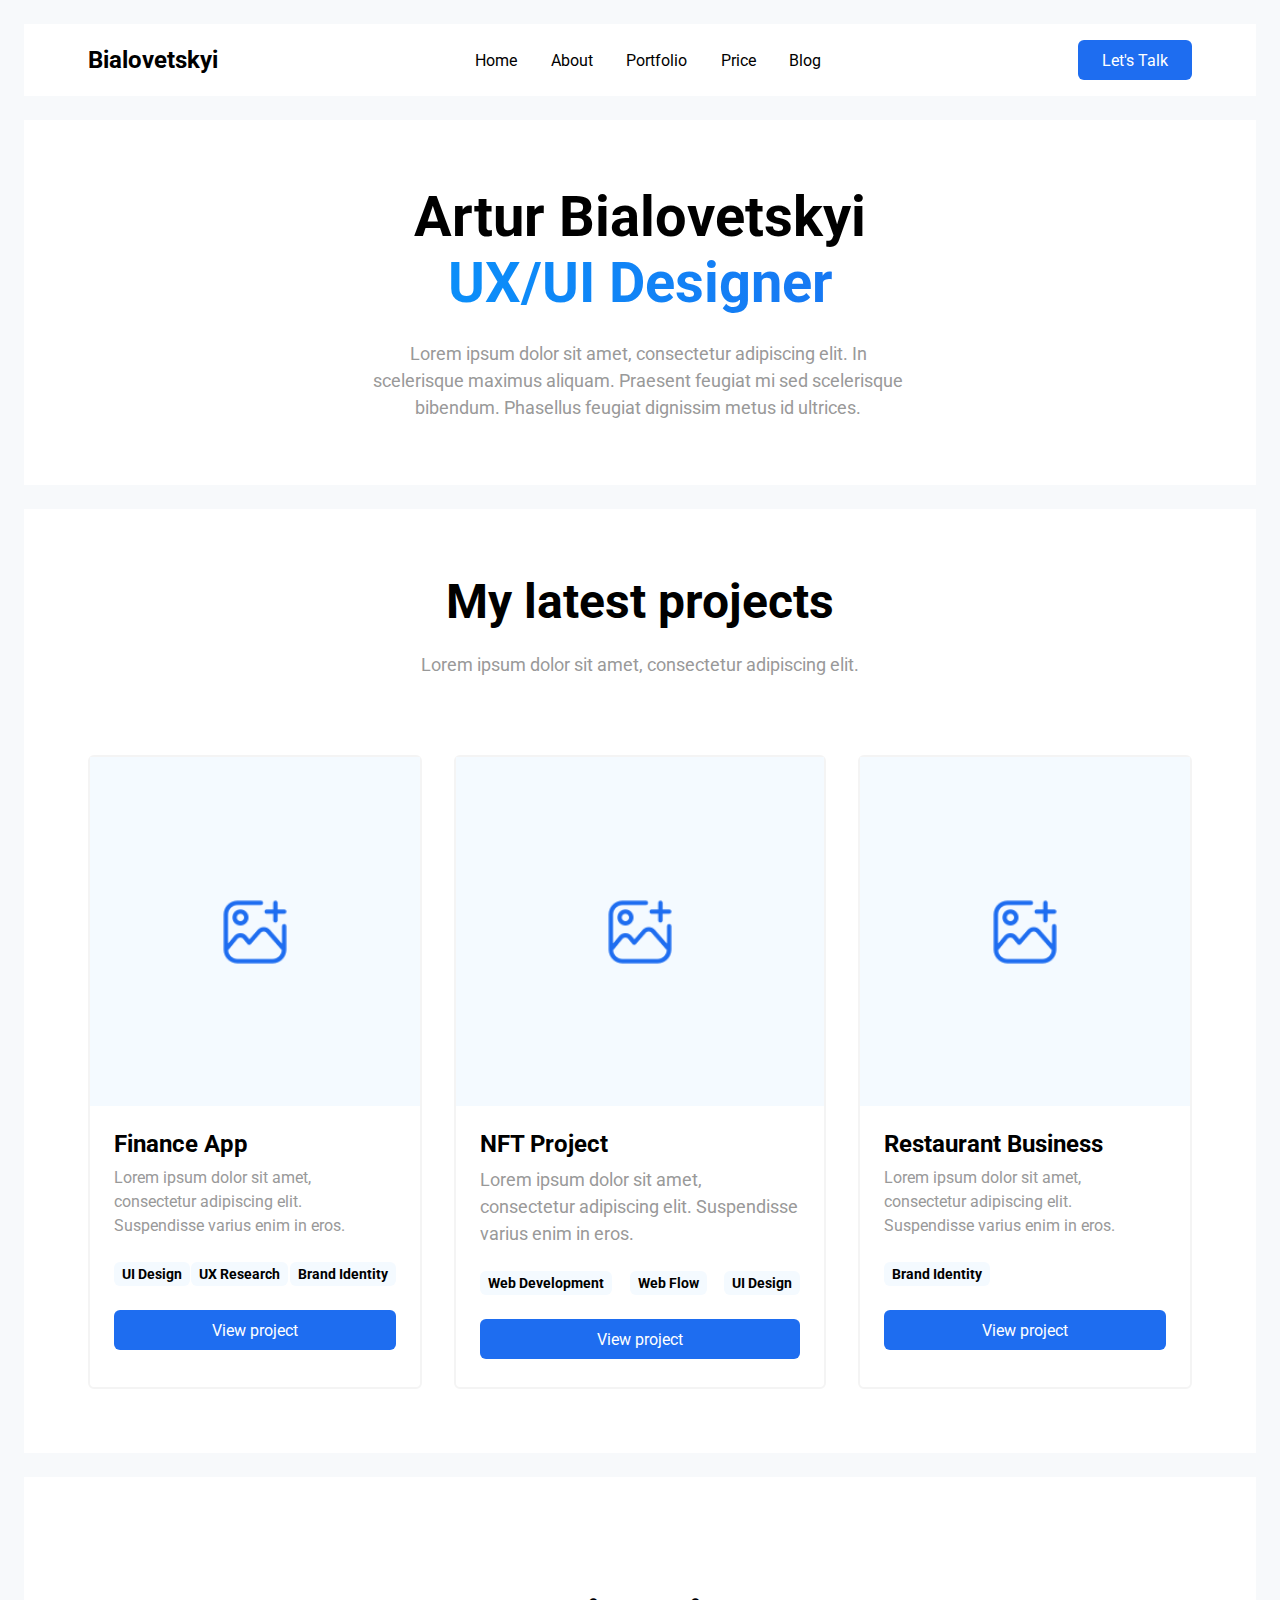
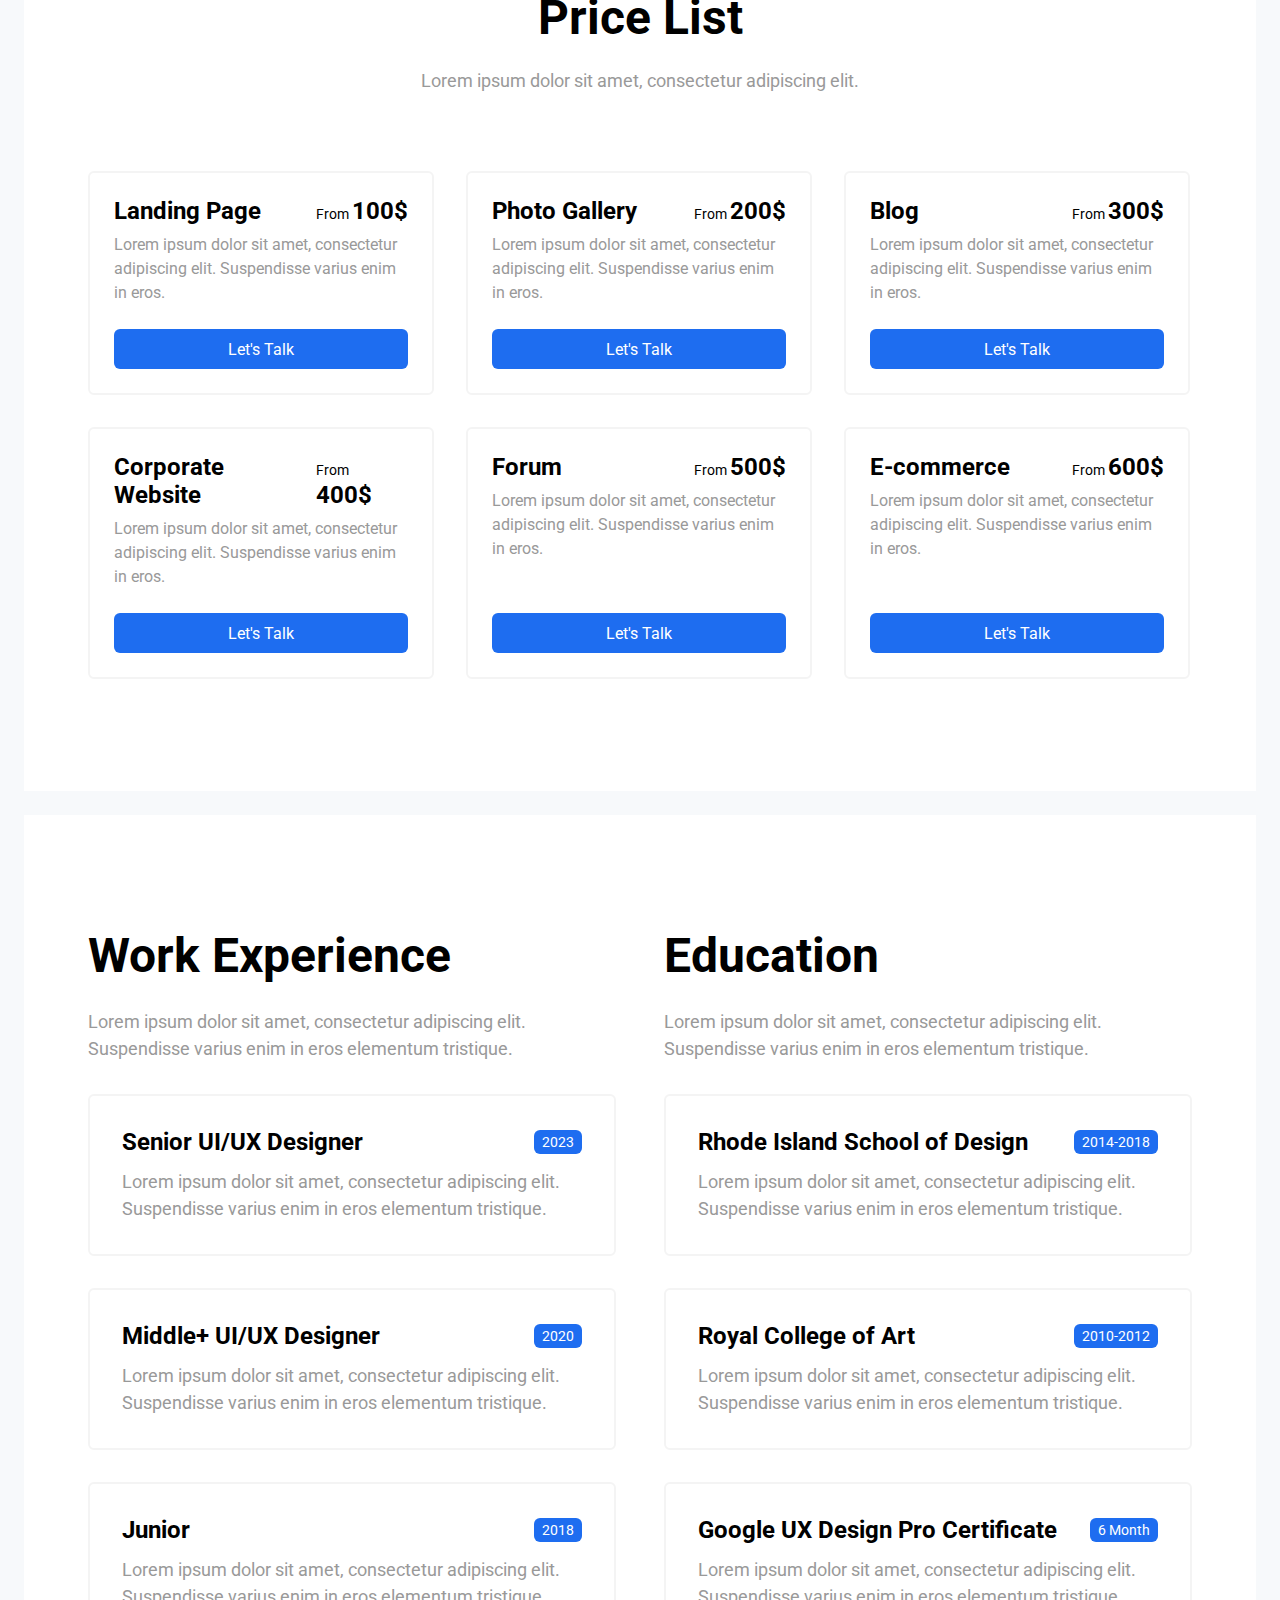
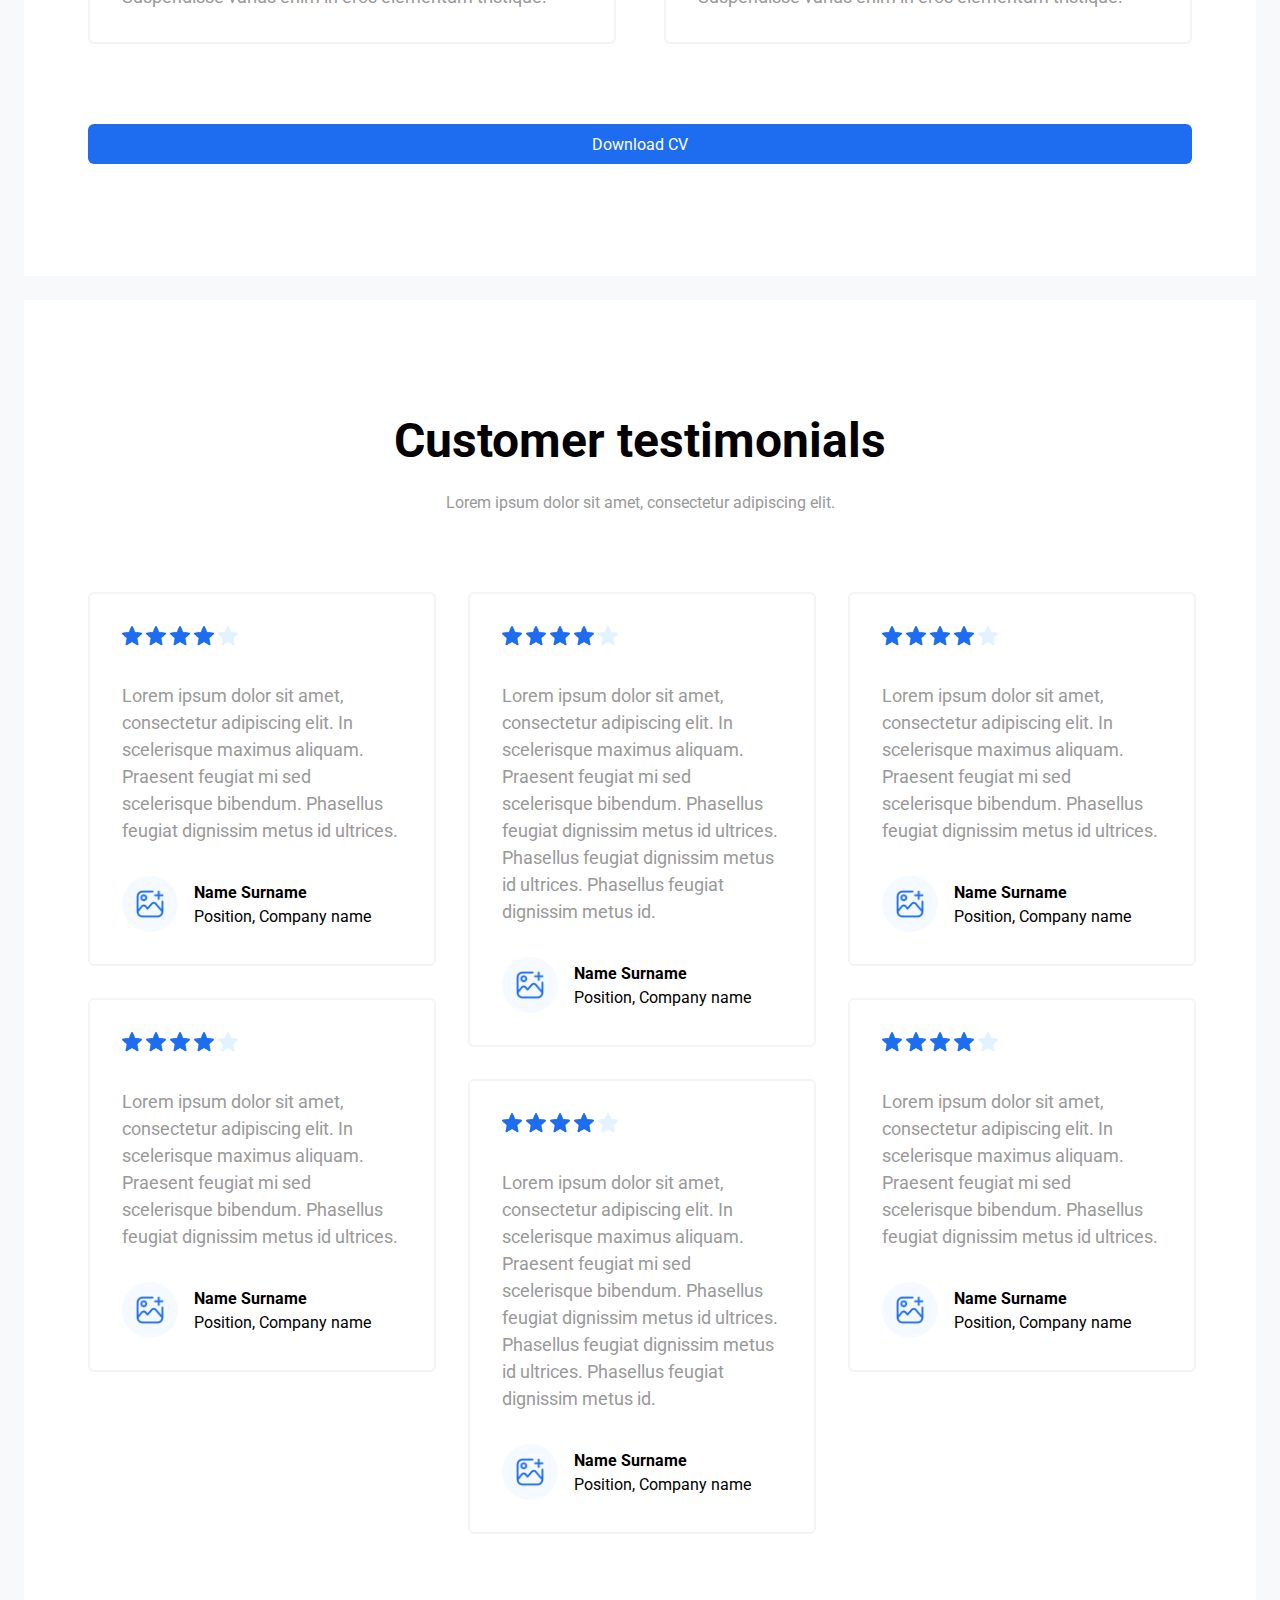
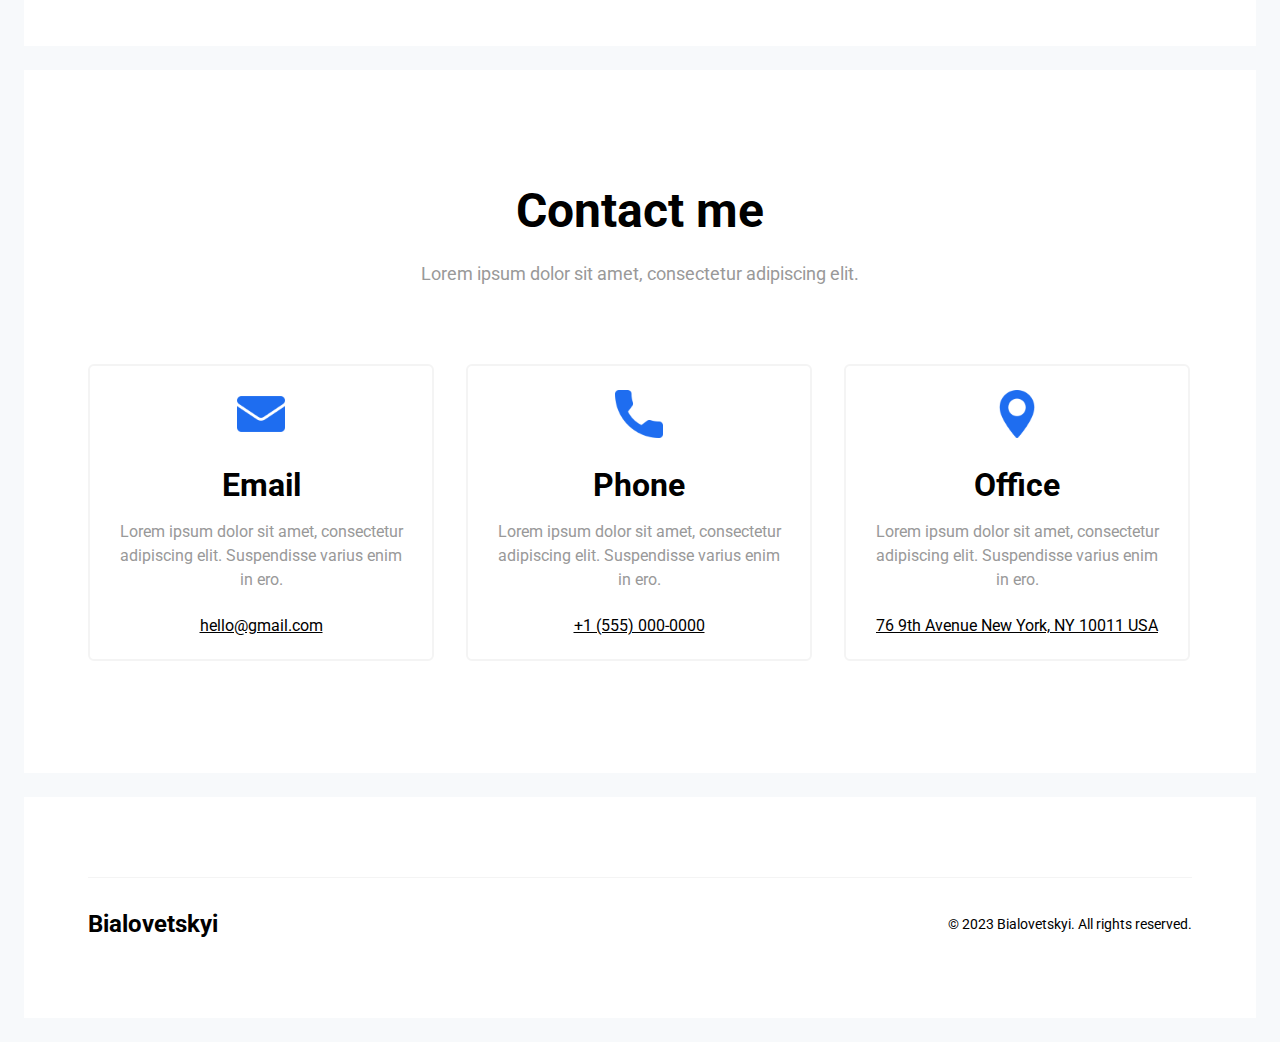
==== commit 60b53e79: "static_styles_completed" ====
--- a/home.html
+++ b/home.html
@@ -29,7 +29,7 @@
         <div class="container con1">
             <div class="flex-col">
                 <h1 id="head1">Artur Bialovetskyi <span>UX/UI Designer</span></h1>
-<pre class="c999 lh150">
+<pre class="c999 lh150 f18">
 Lorem ipsum dolor sit amet, consectetur adipiscing elit. In 
 scelerisque maximus aliquam. Praesent feugiat mi sed scelerisque 
 bibendum. Phasellus feugiat dignissim metus id ultrices. </pre>
@@ -38,7 +38,7 @@
         <div class="flex-col container con1">
             <div class="flex-col con2">
                 <h1>My latest projects</h1>
-                <p class="c999">Lorem ipsum dolor sit amet, consectetur adipiscing elit.</p>
+                <p class="c999 f18">Lorem ipsum dolor sit amet, consectetur adipiscing elit.</p>
             </div>
             <div>
                 <div class="flex content">
@@ -46,7 +46,7 @@
                         <div class="content-img"></div>
                         <div class="flex-col content-info">
                             <div class="flex-col gap8">
-                                <h2>Finance App</h2>
+                                <h2 class="f24">Finance App</h2>
                                 <p class="c999 lh150">Lorem ipsum dolor sit amet, consectetur adipiscing elit. Suspendisse varius enim in eros.</p>
                             </div>
                             <ul class="flex content-card-list">
@@ -58,11 +58,11 @@
                         </div>
                     </div>
                     <div class="flex-col content-card">
-                        <div class="content-img"><img src="" alt=""></div>
+                        <div class="content-img"></div>
                         <div class="flex-col content-info">
                             <div class="flex-col gap8">
-                                <h2>NFT Project</h2>
-                                <p class="c999 lh150">Lorem ipsum dolor sit amet, consectetur adipiscing elit. Suspendisse varius enim in eros.</p>
+                                <h2 class="f24">NFT Project</h2>
+                                <p class="c999 lh150 f18">Lorem ipsum dolor sit amet, consectetur adipiscing elit. Suspendisse varius enim in eros.</p>
                             </div>
                             <ul class="flex content-card-list">
                                 <li>Web Development</li>
@@ -73,10 +73,10 @@
                         </div>
                     </div>
                     <div class="flex-col content-card">
-                        <div class="content-img"><img src="" alt=""></div>
+                        <div class="content-img"></div>
                         <div class="flex-col content-info">
                             <div class="flex-col gap8">
-                                <h2>Restaurant Business</h2>
+                                <h2 class="f24">Restaurant Business</h2>
                                 <p class="c999 lh150">Lorem ipsum dolor sit amet, consectetur adipiscing elit. Suspendisse varius enim in eros.</p>
                             </div>
                             <ul class="flex content-card-list">
@@ -91,13 +91,13 @@
         <div class="flex-col container con3">
             <div class="flex-col con2">
                 <h1>Price List</h1>
-                <p class="c999">Lorem ipsum dolor sit amet, consectetur adipiscing elit.</p>
+                <p class="c999 f18">Lorem ipsum dolor sit amet, consectetur adipiscing elit.</p>
             </div>
             <div class="price-list-card-grid">
                 <div class="flex-col price-list-card jcsb">
                     <div class="flex-col gap8">
                         <div class="flex jcsb">
-                            <h2>Landing Page</h2>
+                            <h2 class="f24">Landing Page</h2>
                             <h2><span>From </span>100$</h2>
                         </div>
                         <p class="c999 lh150">Lorem ipsum dolor sit amet, consectetur adipiscing elit. Suspendisse varius enim in eros.</p>
@@ -107,7 +107,7 @@
                 <div class="flex-col price-list-card jcsb">
                     <div class="flex-col gap8">
                         <div class="flex jcsb">
-                            <h2>Photo Gallery</h2>
+                            <h2 class="f24">Photo Gallery</h2>
                             <h2><span>From </span>200$</h2>
                         </div>
                         <p class="c999 lh150">Lorem ipsum dolor sit amet, consectetur adipiscing elit. Suspendisse varius enim in eros.</p>
@@ -117,7 +117,7 @@
                 <div class="flex-col price-list-card jcsb">
                     <div class="flex-col gap8">
                         <div class="flex jcsb">
-                            <h2>Blog</h2>
+                            <h2 class="f24">Blog</h2>
                             <h2><span>From </span>300$</h2>
                         </div>
                         <p class="c999 lh150">Lorem ipsum dolor sit amet, consectetur adipiscing elit. Suspendisse varius enim in eros.</p>
@@ -127,7 +127,7 @@
                 <div class="flex-col price-list-card jcsb">
                     <div class="flex-col gap8">
                         <div class="flex jcsb">
-                            <h2>Corporate Website</h2>
+                            <h2 class="f24">Corporate Website</h2>
                             <h2><span>From </span>400$</h2>
                         </div>
                     <p  class="c999 lh150">Lorem ipsum dolor sit amet, consectetur adipiscing elit. Suspendisse varius enim in eros.</p>
@@ -137,7 +137,7 @@
                 <div class="flex-col price-list-card jcsb">
                     <div class="flex-col gap8">
                         <div class="flex jcsb">
-                            <h2>Forum</h2>
+                            <h2 class="f24">Forum</h2>
                             <h2><span>From </span>500$</h2>
                         </div>
                     <p  class="c999 lh150">Lorem ipsum dolor sit amet, consectetur adipiscing elit. Suspendisse varius enim in eros.</p>
@@ -147,7 +147,7 @@
                 <div class="flex-col price-list-card jcsb">
                     <div class="flex-col gap8">
                         <div class="flex jcsb">
-                            <h2>E-commerce</h2>
+                            <h2 class="f24">E-commerce</h2>
                             <h2><span>From </span>600$</h2>
                         </div>
                     <p  class="c999 lh150">Lorem ipsum dolor sit amet, consectetur adipiscing elit. Suspendisse varius enim in eros.</p>
@@ -214,76 +214,112 @@
         <div class="container con3">
             <div class="flex-col con2">
                 <h1>Customer testimonials</h1>
-                <p>Lorem ipsum dolor sit amet, consectetur adipiscing elit.</p>
-            </div>
-            <div class="flex">
-                <div class="flex-col"><!-- column -->
-                    <div>
-                        <div><!-- star --></div>
-                        <div><p>Lorem ipsum dolor sit amet, consectetur adipiscing elit. In scelerisque maximus aliquam. Praesent feugiat mi sed scelerisque bibendum. Phasellus feugiat dignissim metus id ultrices. </p></div>
-                        <div>
-                            <div><!-- icon --></div>
-                            <div>
-                                <p>Name Surname</p>
-                                <p>Position, Company name</p>
-                            </div>
-                        </div>
-                    </div>
-                    <div>
-                        <div><!-- star --></div>
-                        <div><p>Lorem ipsum dolor sit amet, consectetur adipiscing elit. In scelerisque maximus aliquam. Praesent feugiat mi sed scelerisque bibendum. Phasellus feugiat dignissim metus id ultrices. </p></div>
-                        <div>
-                            <div><!-- icon --></div>
-                            <div>
-                                <p>Name Surname</p>
-                                <p>Position, Company name</p>
-                            </div>
-                        </div>
-                    </div>
-                </div>
-                <div class="flex-col"><!-- column -->
-                    <div>
-                        <div><!-- star --></div>
-                        <div><p>Lorem ipsum dolor sit amet, consectetur adipiscing elit. In scelerisque maximus aliquam. Praesent feugiat mi sed scelerisque bibendum. Phasellus feugiat dignissim metus id ultrices. Phasellus feugiat dignissim metus id ultrices.  Phasellus feugiat dignissim metus id. </p></div>
-                        <div>
-                            <div><!-- icon --></div>
-                            <div>
-                                <p>Name Surname</p>
-                                <p>Position, Company name</p>
-                            </div>
-                        </div>
-                    </div>
-                    <div>
-                        <div><!-- star --></div>
-                        <div><p>Lorem ipsum dolor sit amet, consectetur adipiscing elit. In scelerisque maximus aliquam. Phasellus feugiat dignissim metus id ultrices. Phasellus feugiat dignissim metus id ultrices.  Phasellus feugiat dignissim metus id. </p></div>
-                        <div>
-                            <div><!-- icon --></div>
-                            <div>
-                                <p>Name Surname</p>
-                                <p>Position, Company name</p>
-                            </div>
-                        </div>
-                    </div>
-                </div>
-                <div class="flex-col"><!-- column -->
-                    <div>
-                        <div><!-- star --></div>
-                        <div><p>Lorem ipsum dolor sit amet, consectetur adipiscing elit. In scelerisque maximus aliquam. Praesent feugiat mi sed scelerisque bibendum. Phasellus feugiat dignissim metus id ultrices. </p></div>
-                        <div>
-                            <div><!-- icon --></div>
-                            <div>
-                                <p>Name Surname</p>
-                                <p>Position, Company name</p>
-                            </div>
-                        </div>
-                    </div>
-                    <div>
-                        <div><!-- star --></div>
-                        <div><p>Lorem ipsum dolor sit amet, consectetur adipiscing elit. In scelerisque maximus aliquam. Praesent feugiat mi sed scelerisque bibendum. Phasellus feugiat dignissim metus id ultrices. </p></div>
-                        <div>
-                            <div><!-- icon --></div>
-                            <div>
-                                <p>Name Surname</p>
+                <p class="c999">Lorem ipsum dolor sit amet, consectetur adipiscing elit.</p>
+            </div>
+            <div class="flex gap32">
+                <div class="flex-col customer-card-col"><!-- column -->
+                    <div class="customer-card flex-col">
+                        <div class="mb32">
+                            <img src="./images/star.png" alt="rating" class="star">
+                            <img src="./images/star.png" alt="rating" class="star">
+                            <img src="./images/star.png" alt="rating" class="star">
+                            <img src="./images/star.png" alt="rating" class="star">
+                            <img src="./images/star1.png" alt="rating" class="star">
+                        </div>
+                        <div class="customer-card-data mb32"><p class="c999 lh150">Lorem ipsum dolor sit amet, consectetur adipiscing elit. In scelerisque maximus aliquam. Praesent feugiat mi sed scelerisque bibendum. Phasellus feugiat dignissim metus id ultrices. </p></div>
+                        <div class="flex">
+                            <div class="customer-card-img"></div>
+                            <div class="flex-col customer-card-text">
+                                <h4>Name Surname</h4>
+                                <p>Position, Company name</p>
+                            </div>
+                        </div>
+                    </div>
+                    <div class="customer-card flex-col">
+                        <div class="mb32">
+                            <img src="./images/star.png" alt="rating" class="star">
+                            <img src="./images/star.png" alt="rating" class="star">
+                            <img src="./images/star.png" alt="rating" class="star">
+                            <img src="./images/star.png" alt="rating" class="star">
+                            <img src="./images/star1.png" alt="rating" class="star">
+                        </div>
+                        <div class="customer-card-data mb32"><p class="c999 lh150">Lorem ipsum dolor sit amet, consectetur adipiscing elit. In scelerisque maximus aliquam. Praesent feugiat mi sed scelerisque bibendum. Phasellus feugiat dignissim metus id ultrices. </p></div>
+                        <div class="flex">
+                            <div class="customer-card-img"></div>
+                            <div class="flex-col customer-card-text">
+                                <h4>Name Surname</h4>
+                                <p>Position, Company name</p>
+                            </div>
+                        </div>
+                    </div>
+                </div>
+                <div class="flex-col customer-card-col"><!-- column -->
+                    <div class="customer-card flex-col">
+                        <div class="mb32">
+                            <img src="./images/star.png" alt="rating" class="star">
+                            <img src="./images/star.png" alt="rating" class="star">
+                            <img src="./images/star.png" alt="rating" class="star">
+                            <img src="./images/star.png" alt="rating" class="star">
+                            <img src="./images/star1.png" alt="rating" class="star">
+                        </div>
+                        <div class="customer-card-data mb32"><p class="c999 lh150">Lorem ipsum dolor sit amet, consectetur adipiscing elit. In scelerisque maximus aliquam. Praesent feugiat mi sed scelerisque bibendum. Phasellus feugiat dignissim metus id ultrices. Phasellus feugiat dignissim metus id ultrices.  Phasellus feugiat dignissim metus id. </p></div>
+                        <div class="flex">
+                            <div class="customer-card-img"></div>
+                            <div class="flex-col customer-card-text">
+                                <h4>Name Surname</h4>
+                                <p>Position, Company name</p>
+                            </div>
+                        </div>
+                    </div>
+                    <div class="customer-card flex-col">
+                        <div class="mb32">
+                            <img src="./images/star.png" alt="rating" class="star">
+                            <img src="./images/star.png" alt="rating" class="star">
+                            <img src="./images/star.png" alt="rating" class="star">
+                            <img src="./images/star.png" alt="rating" class="star">
+                            <img src="./images/star1.png" alt="rating" class="star">
+                        </div>
+                        <div class="customer-card-data mb32"><p class="c999 lh150">Lorem ipsum dolor sit amet, consectetur adipiscing elit. In scelerisque maximus aliquam. Praesent feugiat mi sed scelerisque bibendum. Phasellus feugiat dignissim metus id ultrices. Phasellus feugiat dignissim metus id ultrices.  Phasellus feugiat dignissim metus id. </p></div>
+                        <div class="flex">
+                            <div class="customer-card-img"></div>
+                            <div class="flex-col customer-card-text">
+                                <h4>Name Surname</h4>
+                                <p>Position, Company name</p>
+                            </div>
+                        </div>
+                    </div>
+                </div>
+                <div class="flex-col customer-card-col"><!-- column -->
+                    <div class="customer-card flex-col">
+                        <div class="mb32">
+                            <img src="./images/star.png" alt="rating" class="star">
+                            <img src="./images/star.png" alt="rating" class="star">
+                            <img src="./images/star.png" alt="rating" class="star">
+                            <img src="./images/star.png" alt="rating" class="star">
+                            <img src="./images/star1.png" alt="rating" class="star">
+                        </div>
+                        <div class="customer-card-data mb32"><p class="c999 lh150">Lorem ipsum dolor sit amet, consectetur adipiscing elit. In scelerisque maximus aliquam. Praesent feugiat mi sed scelerisque bibendum. Phasellus feugiat dignissim metus id ultrices. </p></div>
+                        <div class="flex">
+                            <div class="customer-card-img"></div>
+                            <div class="flex-col customer-card-text">
+                                <h4>Name Surname</h4>
+                                <p>Position, Company name</p>
+                            </div>
+                        </div>
+                    </div>
+                    <div class="customer-card flex-col">
+                        <div class="mb32">
+                            <img src="./images/star.png" alt="rating" class="star">
+                            <img src="./images/star.png" alt="rating" class="star">
+                            <img src="./images/star.png" alt="rating" class="star">
+                            <img src="./images/star.png" alt="rating" class="star">
+                            <img src="./images/star1.png" alt="rating" class="star">
+                        </div>
+                        <div class="customer-card-data mb32"><p class="c999 lh150">Lorem ipsum dolor sit amet, consectetur adipiscing elit. In scelerisque maximus aliquam. Praesent feugiat mi sed scelerisque bibendum. Phasellus feugiat dignissim metus id ultrices. </p></div>
+                        <div class="flex">
+                            <div class="customer-card-img"></div>
+                            <div class="flex-col customer-card-text">
+                                <h4>Name Surname</h4>
                                 <p>Position, Company name</p>
                             </div>
                         </div>
@@ -294,7 +330,7 @@
         <div class="container con3">
             <div class="flex-col con2">
                 <h1>Contact me</h1>
-                <p>Lorem ipsum dolor sit amet, consectetur adipiscing elit. </p>
+                <p class="f18 c999">Lorem ipsum dolor sit amet, consectetur adipiscing elit. </p>
             </div>
             <div class="contact-grid">
                 <div class="contact-card">
@@ -333,7 +369,7 @@
     <footer>
         <div class=" flex-col jcsb footer-container container">
             <div class="footer-content">
-                <div class="flex jcsb" style="margin-top: 32px;">
+                <div class="flex jcsb footer-data">
                 <h2>Bialovetskyi</h2>
                 <p>© 2023 Bialovetskyi. All rights reserved.</p>
             </div>
--- a/css/style.css
+++ b/css/style.css
@@ -22,12 +22,28 @@
     gap: 24px;
 }
 
+.gap32 {
+    gap: 32px;
+}
+
 .flex {
     display: flex;
 }
 
 .jcsb {
     justify-content: space-between;
+}
+
+.lh150 {
+    line-height: 150%;
+}
+
+.f18 {
+    font-size: 18px;
+}
+
+.f24 {
+    font-size: 24px;
 }
 
 .flex-col {
@@ -35,11 +51,23 @@
     flex-direction: column;
 }
 
+.mb32 {
+    margin-bottom: 32px;
+}
+
+.c999 {
+    color: #999;
+}
+
 .nav {
     justify-content: space-between;
     padding: 16px 64px;
     box-sizing: border-box;
     align-items: center;
+}
+
+.nav h3 {
+    font-size: 24px;
 }
 
 .nav-list {
@@ -91,12 +119,11 @@
 .content-img {
     width: 100%;
     height: 60%;
+    background: url(../images/image.png) no-repeat;
+    background-size: 70px;
+    background-position: center;
     background-color: #f4faff;
-    /* background: url(../images/image.png) no-repeat; */
-}
-
-.c999 {
-    color: #999;
+   
 }
 
 #head1 {
@@ -111,11 +138,6 @@
     -webkit-text-fill-color: transparent; 
     -webkit-background-clip: text;
 }
-
-.lh150 {
-    line-height: 150%;
-}
-
 
 .content-card:first-child {
     margin-left: 0;
@@ -227,8 +249,6 @@
     font-size: 14px;
 }
 
-
-
 .contact-grid {
     display: grid;
     grid-template-columns: 346px 346px 346px;
@@ -258,6 +278,46 @@
     margin-bottom: 16px;
 }
 
+.star {
+    width: 20px;
+    object-fit: contain;
+}
+
+.customer-card {
+    text-align: left;
+    padding: 32px;
+    box-sizing: border-box;
+    border: 2px solid #f4f4f4;
+    border-radius: 6px;
+    width: 348px;
+}
+
+.customer-card-data p{
+    font-size: 18px;
+}
+
+.customer-card-img {
+    height: 56px;
+    width: 56px;
+    border-radius: 28px;
+    position: relative;
+    background: url(../images/image.png) no-repeat;
+    background-color: #f4faff;
+    background-size: 30px;
+    background-position: center;
+    margin-right: 16px;
+}
+
+.customer-card-text {
+    justify-content: center;
+    font-size: 16px;
+    row-gap: 5px;
+}
+
+.customer-card-col {
+    row-gap: 32px;
+}
+
 footer {
     margin: 24px auto;
 }
@@ -271,10 +331,15 @@
     border-top: 1px solid #f4f4f4;
 }
 
-.footer-content h2{
+.footer-data h2{
     font-size: 24px;
 }
 
-.footer-content p{
+.footer-data p{
     font-size: 14px;
-}+}
+
+.footer-data {
+    margin-top: 32px;
+    align-items: center;
+}
